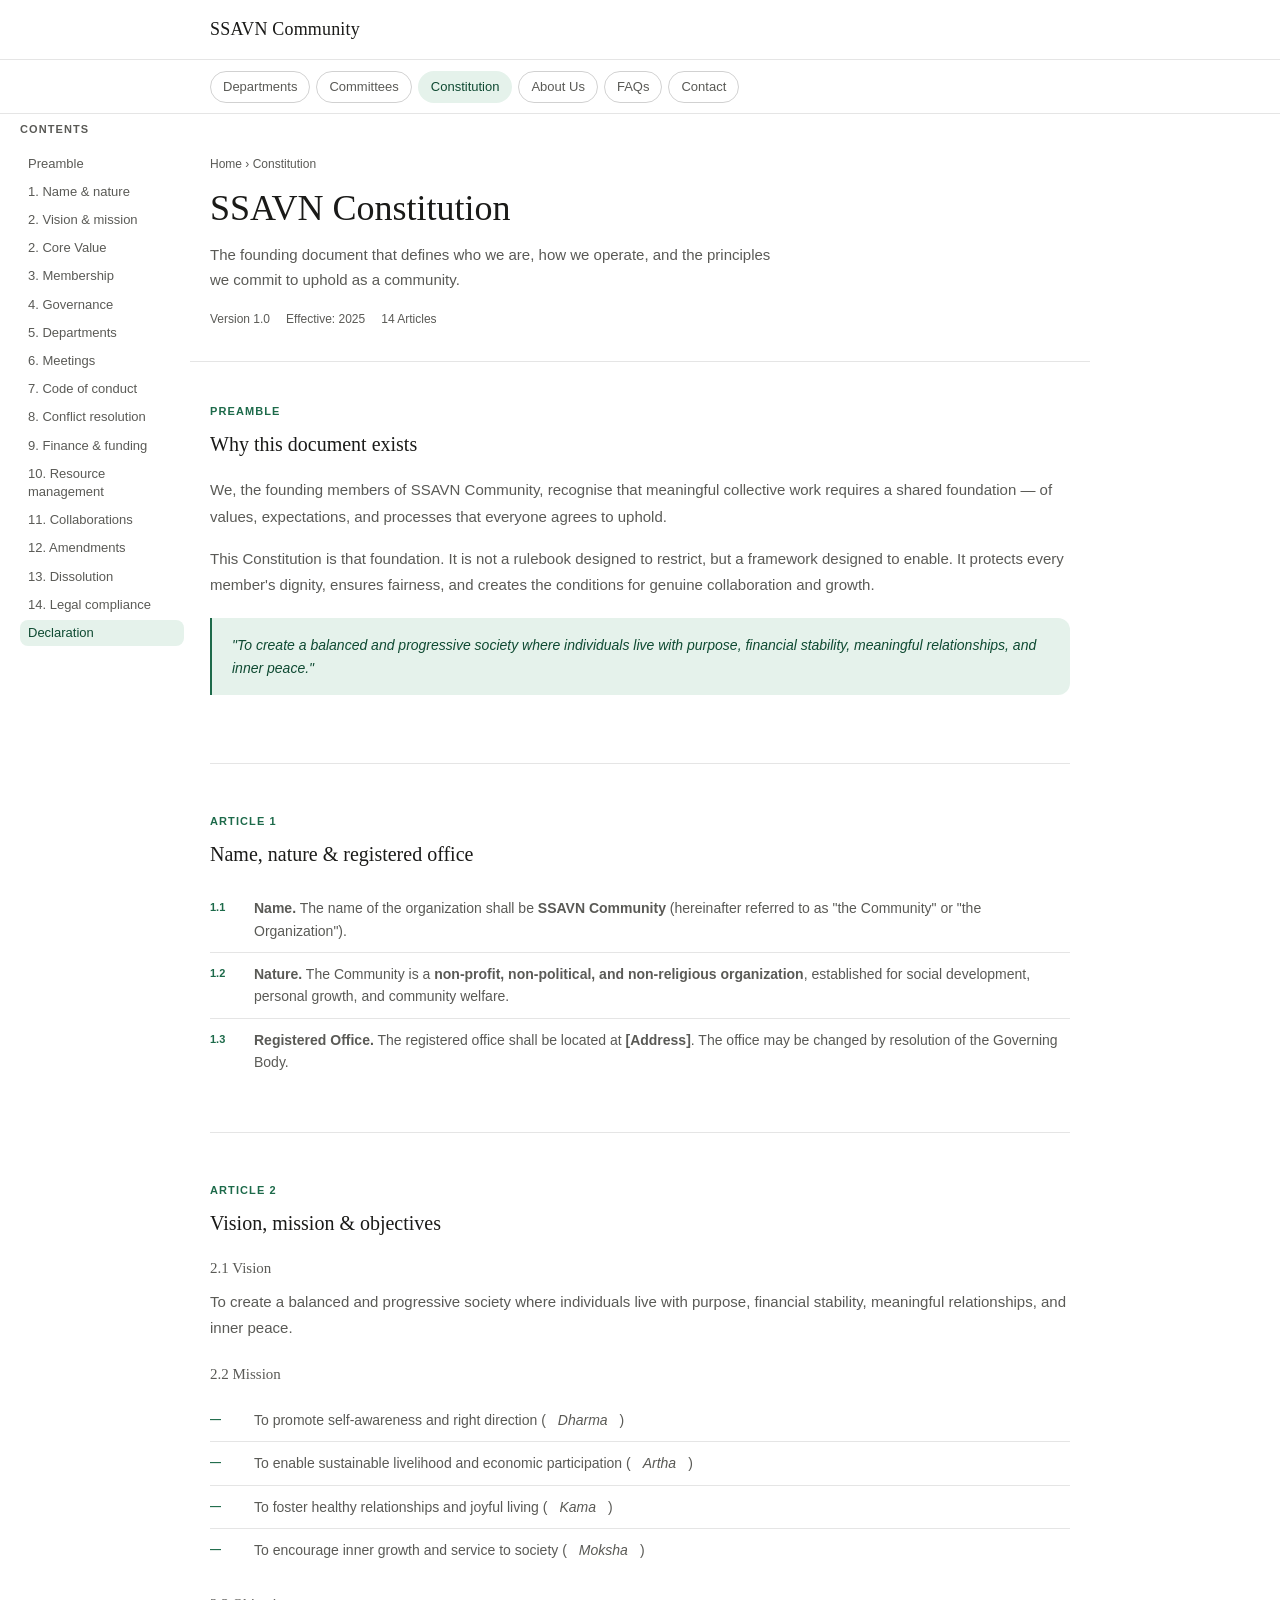
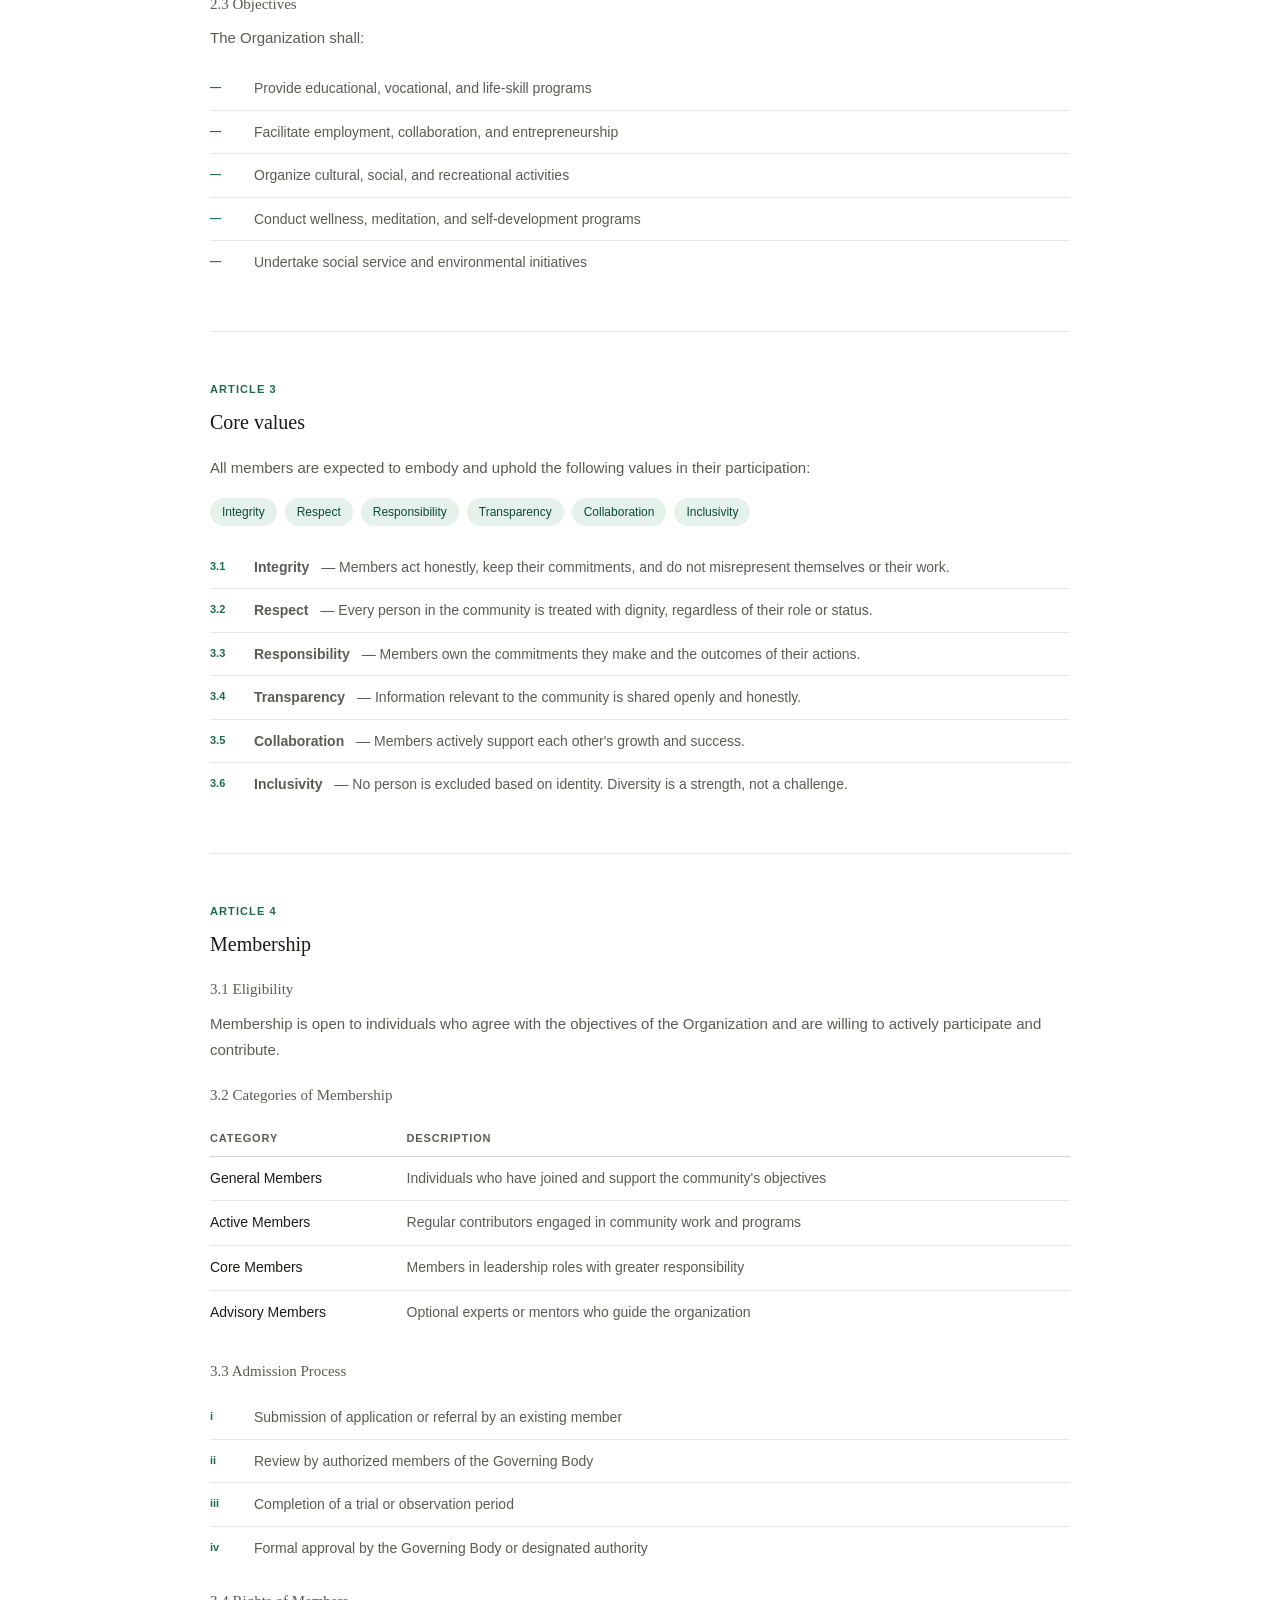
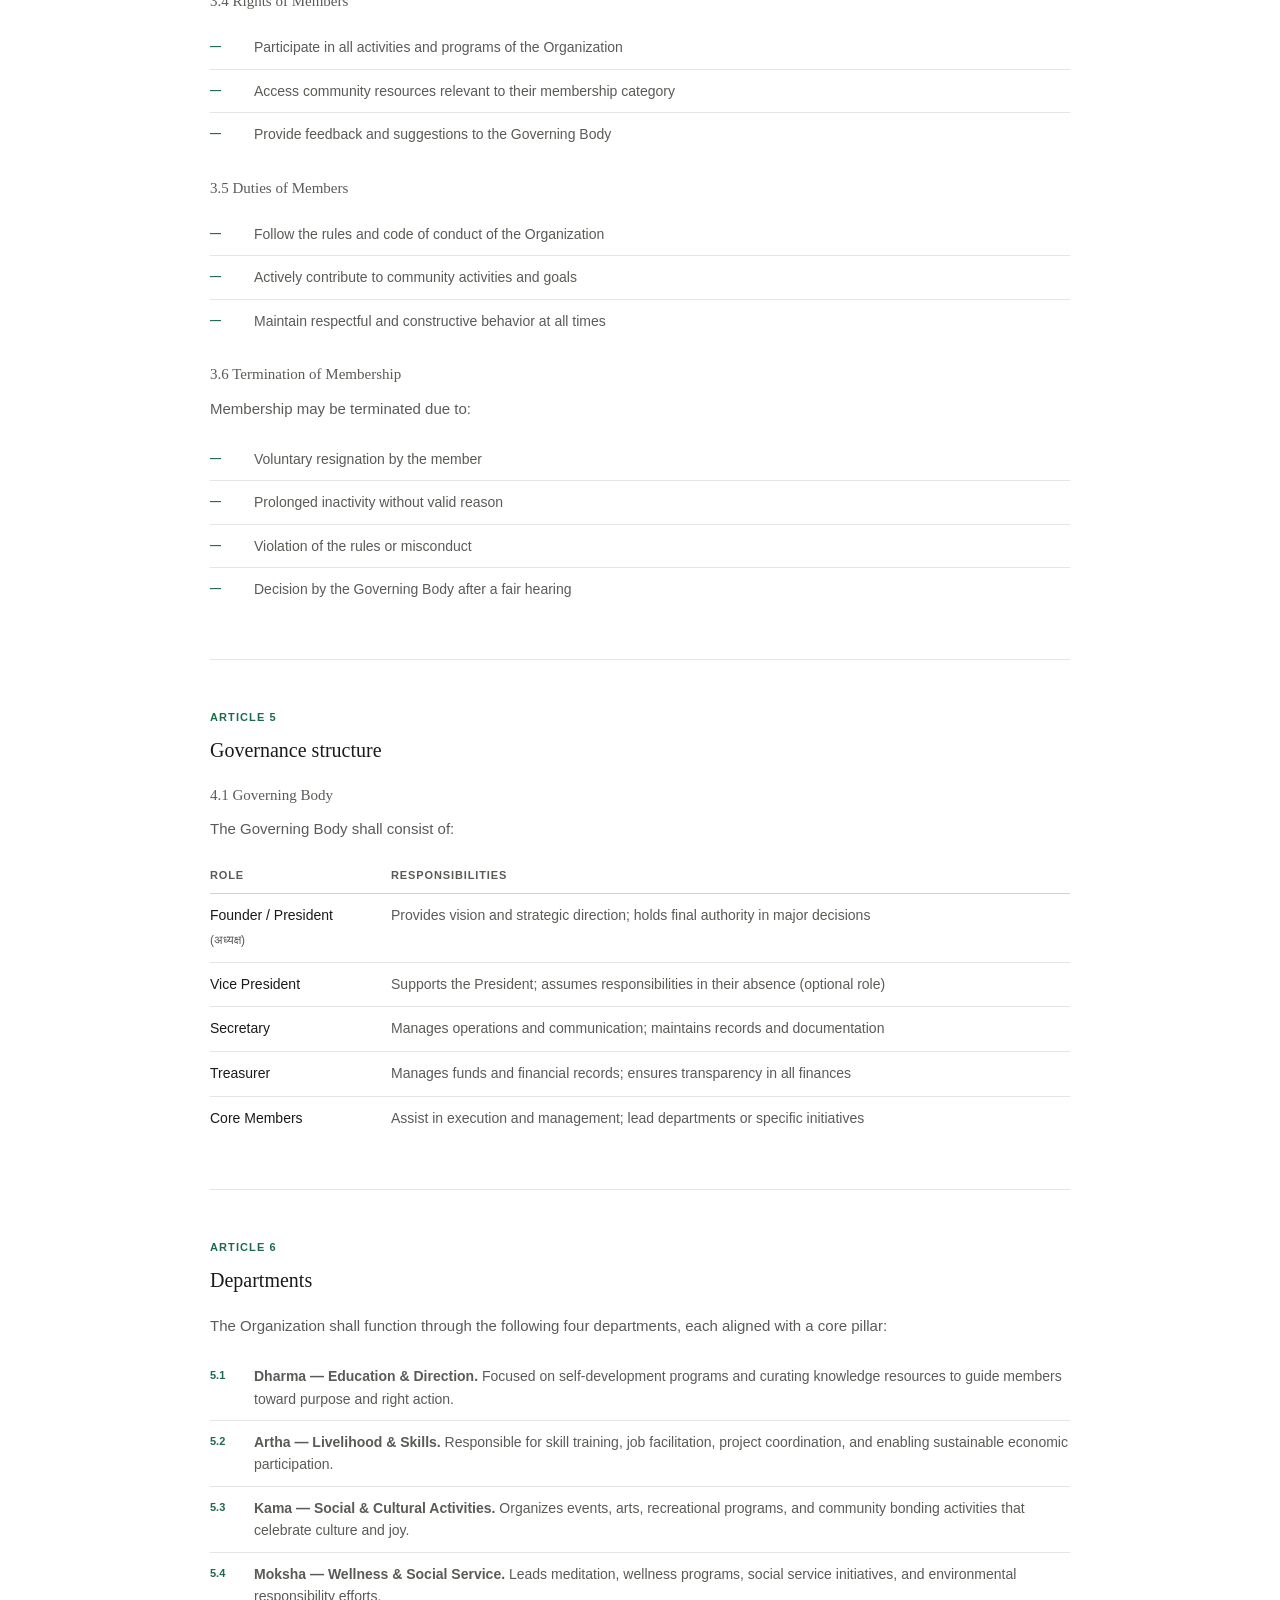
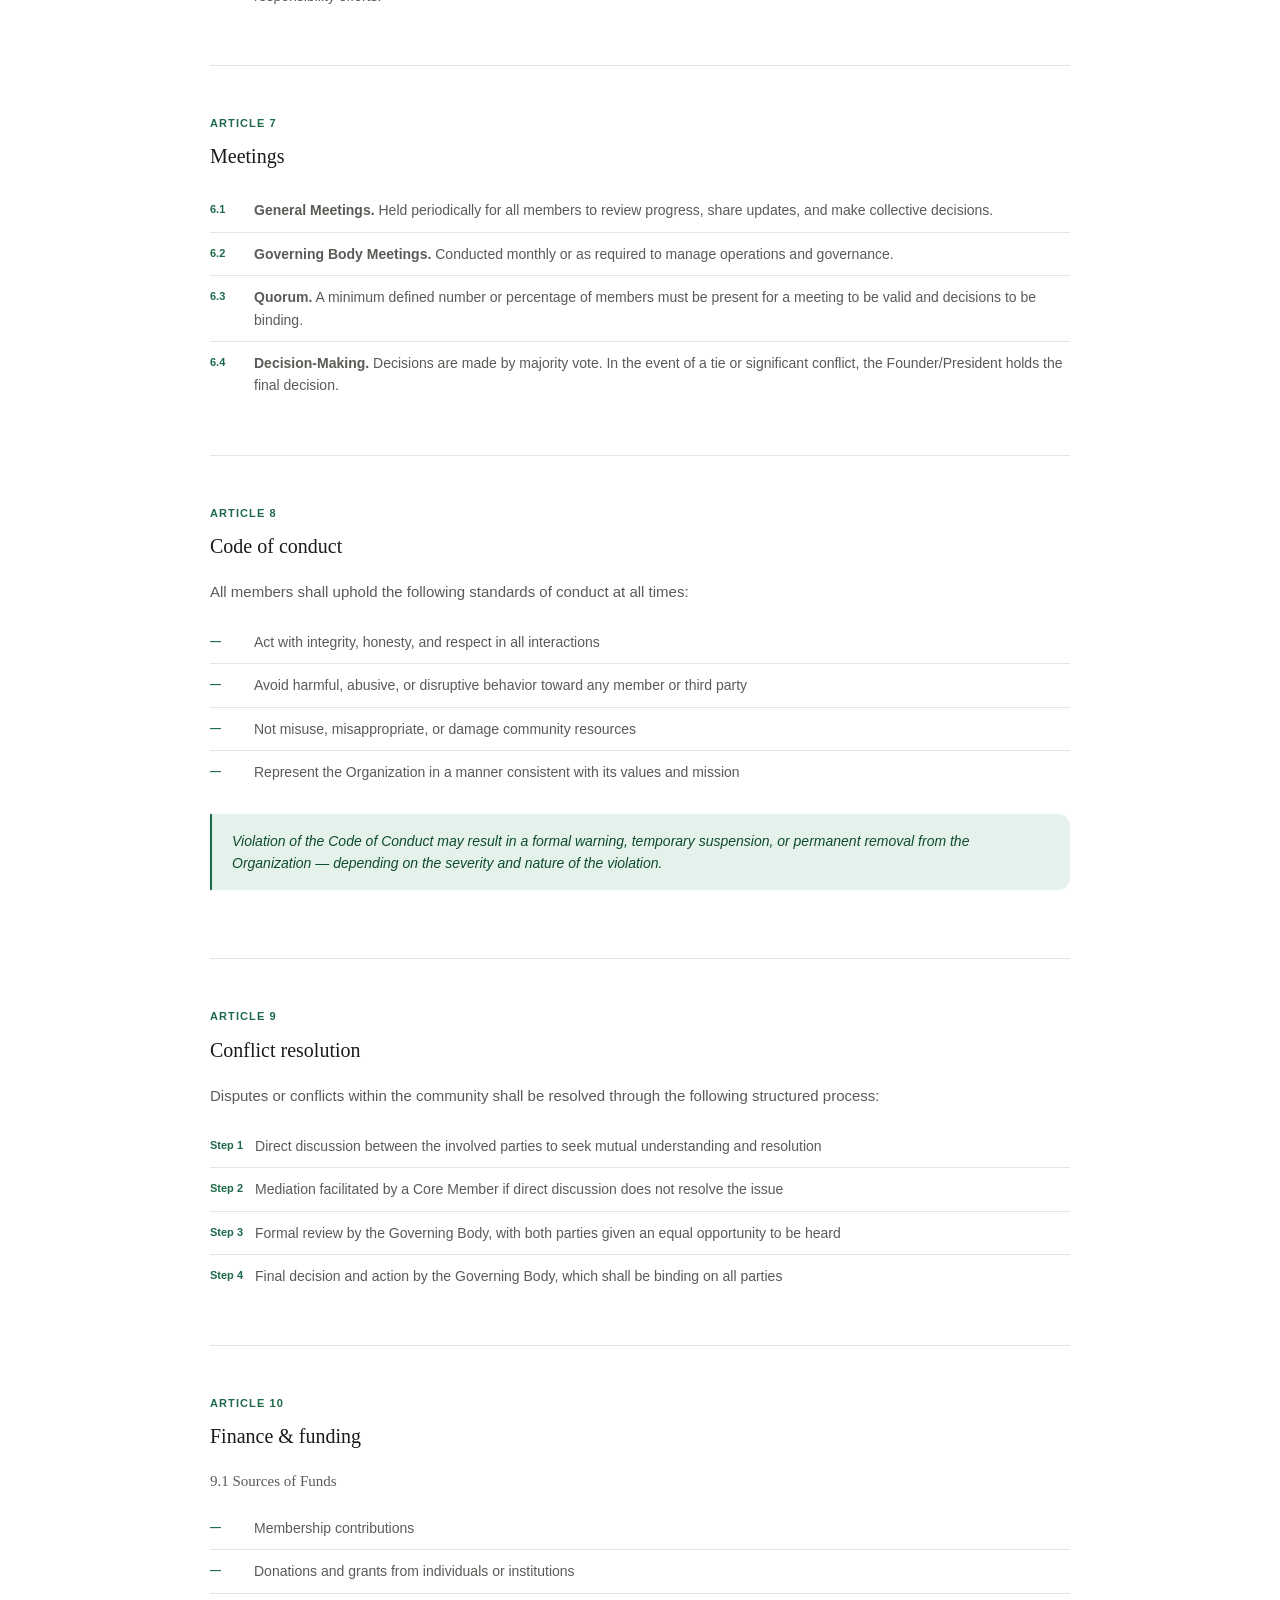
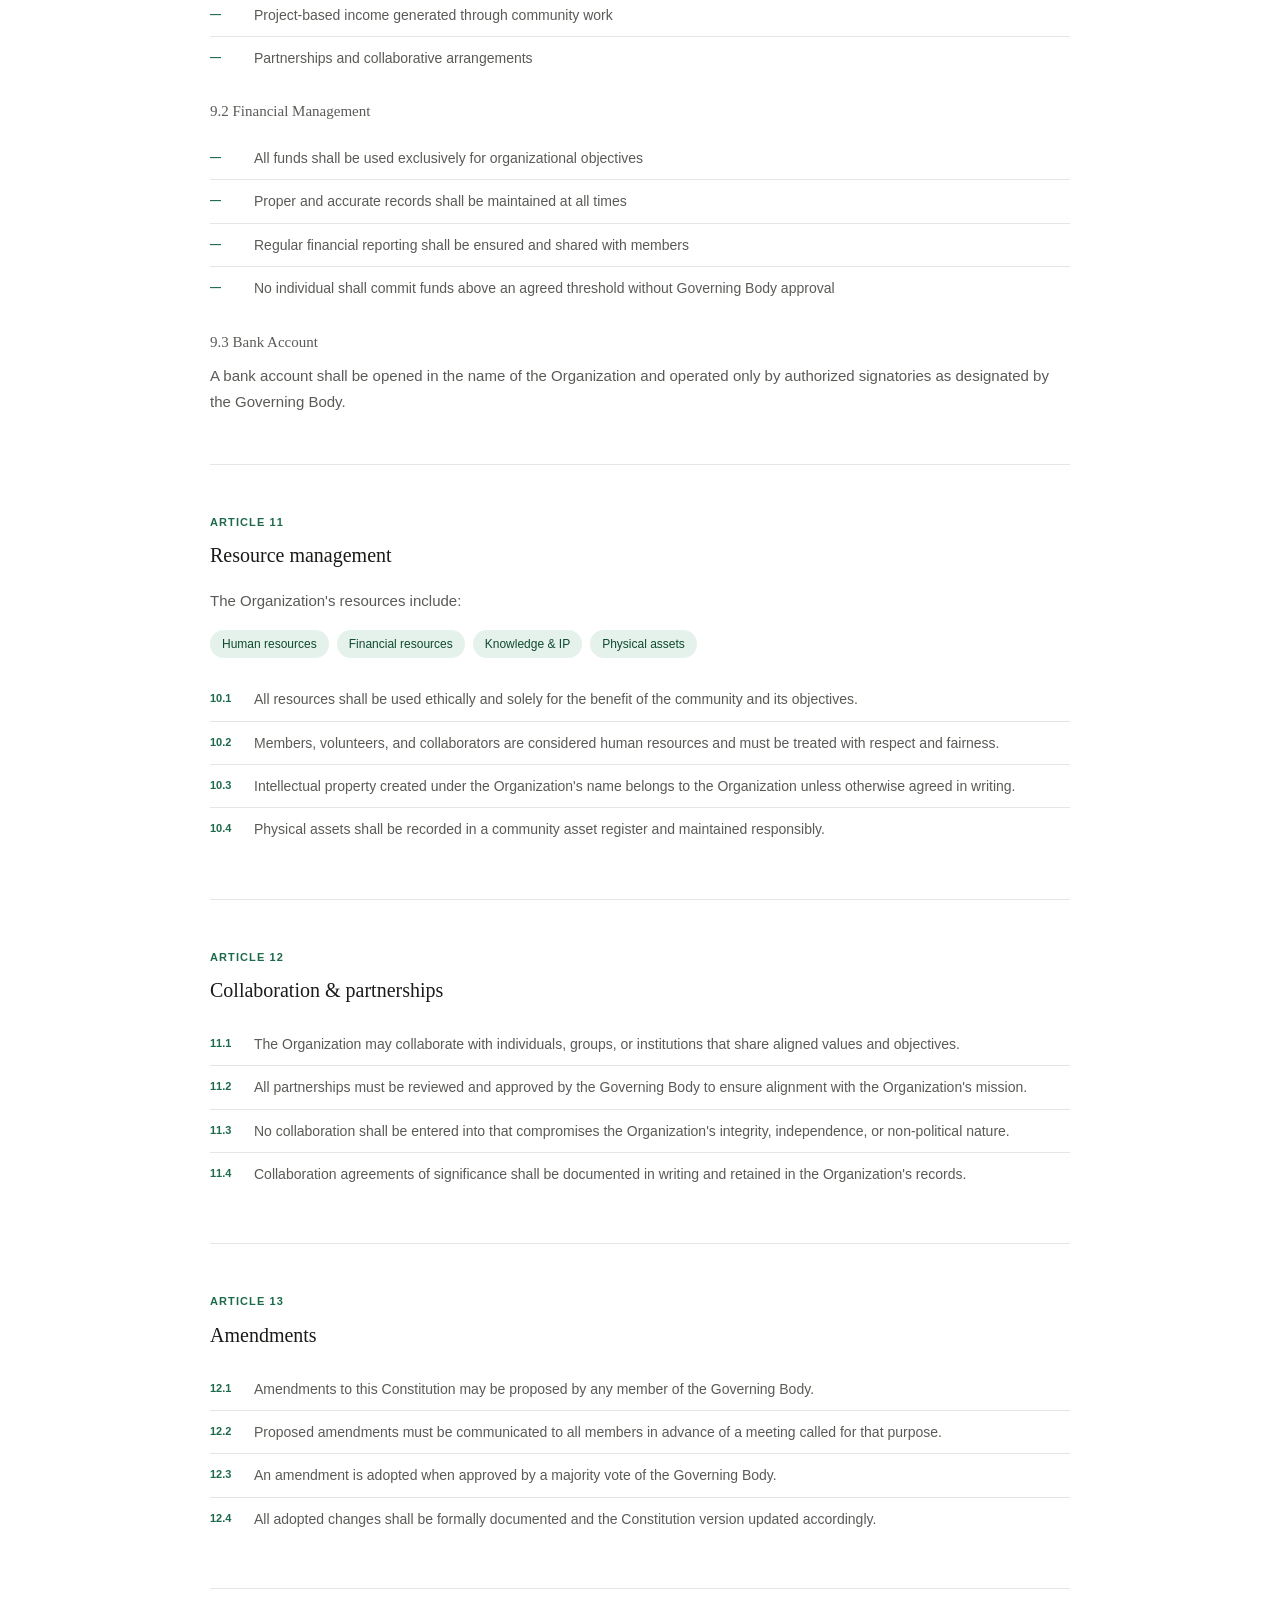
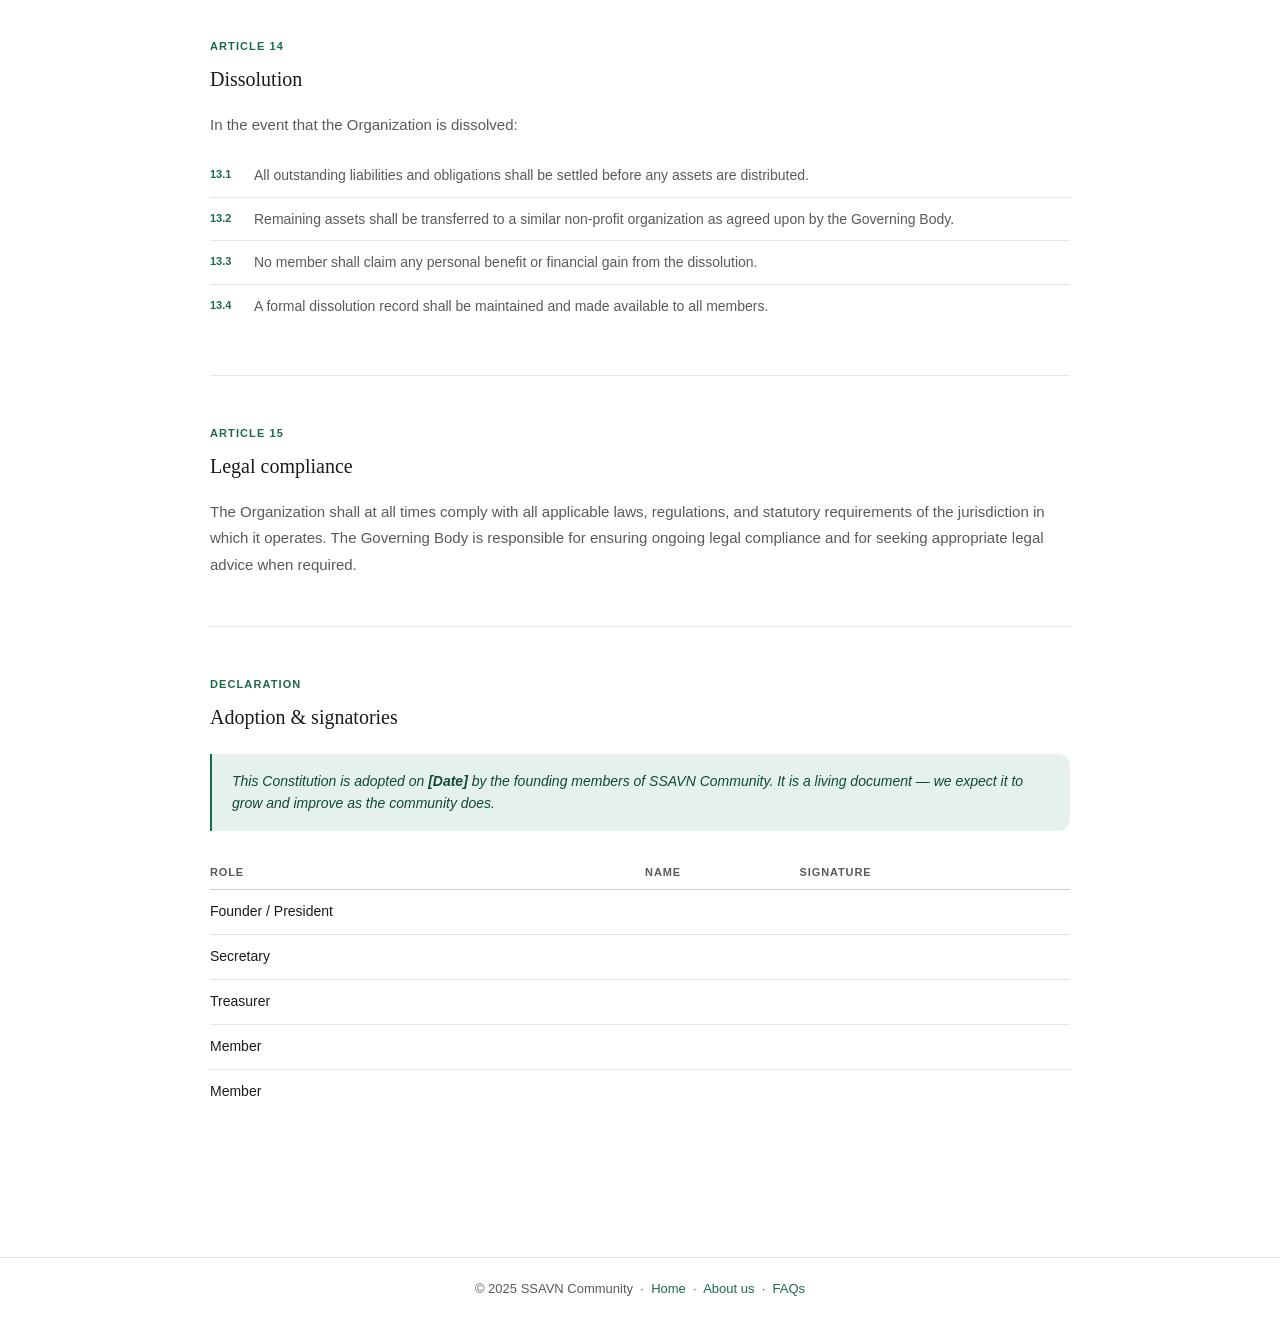
==== constitution.html @ 6a6d6d3e "add files" ====
<!DOCTYPE html>
<html lang="en">
<head>
  <meta charset="UTF-8">
  <meta name="viewport" content="width=device-width, initial-scale=1.0">
  <title>Constitution – SSAVN Community</title>
  <meta name="description" content="The founding document of the SSAVN Community – our values, structure, and rules.">
  <style>
    *, *::before, *::after { box-sizing: border-box; margin: 0; padding: 0; }

    :root {
      --bg:        #ffffff;
      --bg-soft:   #f5f4f0;
      --bg-card:   #ffffff;
      --border:    rgba(0,0,0,0.10);
      --border-md: rgba(0,0,0,0.18);
      --text:      #1a1a18;
      --text-muted:#5a5a56;
      --accent:    #1d6a4a;
      --accent-bg: #e5f2eb;
      --accent-txt:#0f4a32;
      --radius-sm: 8px;
      --radius-md: 12px;
      --radius-lg: 16px;
      --font-head: 'Georgia', 'Times New Roman', serif;
      --font-body: 'Helvetica Neue', Arial, sans-serif;
      --transition: 0.18s ease;
    }

    html { scroll-behavior: smooth; }

    body {
      font-family: var(--font-body);
      background: var(--bg);
      color: var(--text);
      line-height: 1.7;
      font-size: 15px;
    }

    a { color: var(--accent); text-decoration: none; }
    a:hover { text-decoration: underline; }

    /* ── Header ── */
    header {
      border-bottom: 0.5px solid var(--border);
      background: var(--bg);
      position: sticky;
      top: 0;
      z-index: 100;
    }
    .header-inner {
      display: flex;
      align-items: center;
      justify-content: space-between;
      padding: 0.9rem 1.25rem;
      max-width: 900px;
      margin: 0 auto;
    }
    .site-logo {
      font-family: var(--font-head);
      font-size: 18px;
      font-weight: normal;
      color: var(--text);
      letter-spacing: 0.01em;
      text-decoration: none;
    }
    .site-logo:hover { text-decoration: none; }

    /* ── Burger ── */
    .burger {
      display: none;
      flex-direction: column;
      justify-content: center;
      gap: 5px;
      width: 36px;
      height: 36px;
      background: none;
      border: 0.5px solid var(--border-md);
      border-radius: var(--radius-sm);
      cursor: pointer;
      padding: 7px;
    }
    .burger span {
      display: block;
      height: 1.5px;
      background: var(--text);
      border-radius: 2px;
      transition: transform var(--transition), opacity var(--transition);
    }
    .burger.open span:nth-child(1) { transform: translateY(6.5px) rotate(45deg); }
    .burger.open span:nth-child(2) { opacity: 0; }
    .burger.open span:nth-child(3) { transform: translateY(-6.5px) rotate(-45deg); }

    /* ── Top Nav ── */
    .top-nav {
      border-top: 0.5px solid var(--border);
      background: var(--bg);
    }
    .top-nav ul {
      list-style: none;
      display: flex;
      flex-wrap: wrap;
      gap: 6px;
      padding: 0.65rem 1.25rem;
      max-width: 900px;
      margin: 0 auto;
    }
    .top-nav a {
      font-size: 13px;
      padding: 4px 12px;
      border: 0.5px solid var(--border-md);
      border-radius: 20px;
      color: var(--text-muted);
      transition: background var(--transition), color var(--transition);
      display: block;
    }
    .top-nav a:hover, .top-nav a.active {
      background: var(--accent-bg);
      color: var(--accent-txt);
      text-decoration: none;
      border-color: transparent;
    }

    @media (max-width: 640px) {
      .burger { display: flex; }
      .top-nav { max-height: 0; overflow: hidden; transition: max-height 0.3s ease; }
      .top-nav.open { max-height: 400px; }
      .top-nav ul { flex-direction: column; gap: 4px; }
      .top-nav a { font-size: 14px; padding: 8px 14px; border-radius: var(--radius-sm); }
    }

    /* ── Page hero ── */
    .page-hero {
      padding: 2.5rem 1.25rem 2rem;
      max-width: 900px;
      margin: 0 auto;
      border-bottom: 0.5px solid var(--border);
    }
    .breadcrumb {
      font-size: 12px;
      color: var(--text-muted);
      margin-bottom: 0.75rem;
    }
    .breadcrumb a { color: var(--text-muted); }
    .breadcrumb a:hover { color: var(--accent); }
    .page-title {
      font-family: var(--font-head);
      font-size: clamp(24px, 4vw, 36px);
      font-weight: normal;
      line-height: 1.2;
      margin-bottom: 0.75rem;
    }
    .page-subtitle {
      font-size: 15px;
      color: var(--text-muted);
      max-width: 580px;
      margin-bottom: 1rem;
    }
    .meta-row {
      display: flex;
      flex-wrap: wrap;
      gap: 16px;
      font-size: 12px;
      color: var(--text-muted);
    }
    .meta-row span { display: flex; align-items: center; gap: 5px; }

    /* ── Sidebar: fixed to far left of viewport ── */
    .sidebar {
      position: fixed;
      top: 120px;
      left: 0;
      width: 200px;
      padding: 0 1rem 2rem 1.25rem;
      overflow-y: auto;
      max-height: calc(100vh - 140px);
    }

    /* ── Main content: centred at nav width, ignores sidebar ── */
    .content-layout {
      max-width: 900px;
      margin: 0 auto;
      padding: 2.5rem 1.25rem 1rem;
    }

    .article-outer { padding: 0; }
    .col-gutter { display: none; }

    @media (max-width: 860px) {
      .sidebar { width: 160px; }
    }

    @media (max-width: 640px) {
      .sidebar { display: none; }
      .content-layout { padding: 1.5rem 1.25rem 1rem; }
    }
    .toc-label {
      font-size: 11px;
      font-weight: 600;
      text-transform: uppercase;
      letter-spacing: 0.1em;
      color: var(--text-muted);
      margin-bottom: 0.75rem;
    }
    .toc-list {
      list-style: none;
    }
    .toc-list li { margin-bottom: 2px; }
    .toc-list a {
      font-size: 13px;
      color: var(--text-muted);
      display: block;
      padding: 4px 8px;
      border-radius: var(--radius-sm);
      transition: background var(--transition), color var(--transition);
      line-height: 1.4;
    }
    .toc-list a:hover {
      background: var(--bg-soft);
      color: var(--text);
      text-decoration: none;
    }
    .toc-list a.active {
      background: var(--accent-bg);
      color: var(--accent-txt);
    }

    /* ── Article ── */
    .article { min-width: 0; }

    .article-section {
      margin-bottom: 3rem;
      padding-bottom: 3rem;
      border-bottom: 0.5px solid var(--border);
    }
    .article-section:last-child {
      border-bottom: none;
    }

    .article-num {
      font-size: 11px;
      font-weight: 600;
      text-transform: uppercase;
      letter-spacing: 0.1em;
      color: var(--accent);
      margin-bottom: 0.4rem;
    }

    h2 {
      font-family: var(--font-head);
      font-size: 20px;
      font-weight: normal;
      margin-bottom: 1rem;
      color: var(--text);
    }

    .article-body p {
      font-size: 15px;
      color: var(--text-muted);
      margin-bottom: 1rem;
      line-height: 1.75;
    }
    .article-body p:last-child { margin-bottom: 0; }

    /* ── Clause list ── */
    .clause-list {
      list-style: none;
      margin-top: 0.75rem;
    }
    .clause-list li {
      display: flex;
      gap: 12px;
      padding: 10px 0;
      border-bottom: 0.5px solid var(--border);
      font-size: 14px;
      color: var(--text-muted);
      line-height: 1.6;
    }
    .clause-list li:last-child { border-bottom: none; }
    .clause-num {
      font-size: 11px;
      font-weight: 600;
      color: var(--accent);
      min-width: 32px;
      padding-top: 2px;
      flex-shrink: 0;
    }

    /* ── Highlight box ── */
    .highlight-box {
      background: var(--accent-bg);
      border-left: 2px solid var(--accent);
      border-radius: 0 var(--radius-md) var(--radius-md) 0;
      padding: 1rem 1.25rem;
      margin: 1.25rem 0;
    }
    .highlight-box p {
      font-size: 14px;
      color: var(--accent-txt);
      margin: 0;
      font-style: italic;
      line-height: 1.6;
    }

    /* ── Value pills ── */
    .pill-group {
      display: flex;
      flex-wrap: wrap;
      gap: 8px;
      margin-top: 0.75rem;
    }
    .pill {
      font-size: 12px;
      padding: 4px 12px;
      background: var(--accent-bg);
      color: var(--accent-txt);
      border-radius: 20px;
      font-weight: 500;
    }

    /* ── Info table ── */
    .info-table {
      width: 100%;
      border-collapse: collapse;
      font-size: 14px;
      margin-top: 0.75rem;
    }
    .info-table th {
      text-align: left;
      font-size: 11px;
      font-weight: 600;
      text-transform: uppercase;
      letter-spacing: 0.08em;
      color: var(--text-muted);
      padding: 8px 12px 8px 0;
      border-bottom: 0.5px solid var(--border-md);
    }
    .info-table td {
      padding: 10px 12px 10px 0;
      border-bottom: 0.5px solid var(--border);
      color: var(--text-muted);
      vertical-align: top;
    }
    .info-table tr:last-child td { border-bottom: none; }
    .info-table td:first-child { color: var(--text); font-weight: 500; white-space: nowrap; }

    /* ── Divider ── */
    .divider { height: 0.5px; background: var(--border); max-width: 900px; margin: 0 auto; }

    /* ── Footer ── */
    footer {
      border-top: 0.5px solid var(--border);
      padding: 1.25rem;
      text-align: center;
      font-size: 13px;
      color: var(--text-muted);
      margin-top: 2rem;
    }
  </style>
</head>
<body>

<header>
  <div class="header-inner">
    <a href="index.html" class="site-logo">SSAVN Community</a>
    <button class="burger" id="burger" aria-label="Toggle menu" aria-expanded="false">
      <span></span><span></span><span></span>
    </button>
  </div>
  <nav class="top-nav" id="top-nav" aria-label="Main navigation">
    <ul>
      <li><a href="departments.html">Departments</a></li>
      <li><a href="committees.html">Committees</a></li>
            <li><a href="constitution.html" class="active">Constitution</a></li>
      <li><a href="about.html">About Us</a></li>
      <li><a href="faqs.html">FAQs</a></li>
      <li><a href="index.html">Contact</a></li>
    </ul>
  </nav>
</header>

<div class="page-hero">
  <p class="breadcrumb"><a href="index.html">Home</a> &rsaquo; Constitution</p>
  <h1 class="page-title">SSAVN Constitution</h1>
  <p class="page-subtitle">The founding document that defines who we are, how we operate, and the principles we commit to uphold as a community.</p>
  <div class="meta-row">
    <span>Version 1.0</span>
    <span>Effective: 2025</span>
    <span>14 Articles</span>
  </div>
</div>

<!-- SIDEBAR TOC — fixed to left edge -->
<aside class="sidebar">
  <p class="toc-label">Contents</p>
  <ul class="toc-list" id="toc">
    <li><a href="#preamble">Preamble</a></li>
    <li><a href="#article-1">1. Name &amp; nature</a></li>
    <li><a href="#article-2">2. Vision &amp; mission</a></li>
    <li><a href="#article-3">2. Core Value</a></li>
    <li><a href="#article-4">3. Membership</a></li>
    <li><a href="#article-5">4. Governance</a></li>
    <li><a href="#article-6">5. Departments</a></li>
    <li><a href="#article-7">6. Meetings</a></li>
    <li><a href="#article-8">7. Code of conduct</a></li>
    <li><a href="#article-9">8. Conflict resolution</a></li>
    <li><a href="#article-10">9. Finance &amp; funding</a></li>
    <li><a href="#article-11">10. Resource management</a></li>
    <li><a href="#article-12">11. Collaborations</a></li>
    <li><a href="#article-13">12. Amendments</a></li>
    <li><a href="#article-14">13. Dissolution</a></li>
    <li><a href="#article-15">14. Legal compliance</a></li>
    <li><a href="#declaration">Declaration</a></li>
  </ul>
</aside>

<div class="content-layout">

  <!-- ARTICLE BODY -->
  <main class="article">
  <div class="article-outer">

    <!-- PREAMBLE -->
    <div class="article-section" id="preamble">
      <p class="article-num">Preamble</p>
      <h2>Why this document exists</h2>
      <div class="article-body">
        <p>We, the founding members of SSAVN Community, recognise that meaningful collective work requires a shared foundation — of values, expectations, and processes that everyone agrees to uphold.</p>
        <p>This Constitution is that foundation. It is not a rulebook designed to restrict, but a framework designed to enable. It protects every member's dignity, ensures fairness, and creates the conditions for genuine collaboration and growth.</p>
        <div class="highlight-box">
          <p>"To create a balanced and progressive society where individuals live with purpose, financial stability, meaningful relationships, and inner peace."</p>
        </div>
      </div>
    </div>

    <!-- ARTICLE 1 -->
    <div class="article-section" id="article-1">
      <p class="article-num">Article 1</p>
      <h2>Name, nature &amp; registered office</h2>
      <div class="article-body">
        <ul class="clause-list">
          <li><span class="clause-num">1.1</span><span><strong>Name.</strong> The name of the organization shall be <strong>SSAVN Community</strong> (hereinafter referred to as "the Community" or "the Organization").</span></li>
          <li><span class="clause-num">1.2</span><span><strong>Nature.</strong> The Community is a <strong>non-profit, non-political, and non-religious organization</strong>, established for social development, personal growth, and community welfare.</span></li>
          <li><span class="clause-num">1.3</span><span><strong>Registered Office.</strong> The registered office shall be located at <strong>[Address]</strong>. The office may be changed by resolution of the Governing Body.</span></li>
        </ul>
      </div>
    </div>

    <!-- ARTICLE 2 -->
    <div class="article-section" id="article-2">
      <p class="article-num">Article 2</p>
      <h2>Vision, mission &amp; objectives</h2>
      <div class="article-body">
        <h3 style="font-family:var(--font-head);font-size:15px;font-weight:normal;color:var(--text-muted);margin-bottom:0.5rem;margin-top:1rem;">2.1 Vision</h3>
        <p>To create a balanced and progressive society where individuals live with purpose, financial stability, meaningful relationships, and inner peace.</p>

        <h3 style="font-family:var(--font-head);font-size:15px;font-weight:normal;color:var(--text-muted);margin-bottom:0.5rem;margin-top:1.25rem;">2.2 Mission</h3>
        <ul class="clause-list">
          <li><span class="clause-num">—</span> To promote self-awareness and right direction (<em>Dharma</em>)</li>
          <li><span class="clause-num">—</span> To enable sustainable livelihood and economic participation (<em>Artha</em>)</li>
          <li><span class="clause-num">—</span> To foster healthy relationships and joyful living (<em>Kama</em>)</li>
          <li><span class="clause-num">—</span> To encourage inner growth and service to society (<em>Moksha</em>)</li>
        </ul>

        <h3 style="font-family:var(--font-head);font-size:15px;font-weight:normal;color:var(--text-muted);margin-bottom:0.5rem;margin-top:1.25rem;">2.3 Objectives</h3>
        <p>The Organization shall:</p>
        <ul class="clause-list">
          <li><span class="clause-num">—</span> Provide educational, vocational, and life-skill programs</li>
          <li><span class="clause-num">—</span> Facilitate employment, collaboration, and entrepreneurship</li>
          <li><span class="clause-num">—</span> Organize cultural, social, and recreational activities</li>
          <li><span class="clause-num">—</span> Conduct wellness, meditation, and self-development programs</li>
          <li><span class="clause-num">—</span> Undertake social service and environmental initiatives</li>
        </ul>
      </div>
    </div>

        <!-- ARTICLE 3 -->

    <div class="article-section" id="article-3">
      <p class="article-num">Article 3</p>
      <h2>Core values</h2>
      <div class="article-body">
        <p>All members are expected to embody and uphold the following values in their participation:</p>
        <div class="pill-group">
          <span class="pill">Integrity</span>
          <span class="pill">Respect</span>
          <span class="pill">Responsibility</span>
          <span class="pill">Transparency</span>
          <span class="pill">Collaboration</span>
          <span class="pill">Inclusivity</span>
        </div>
        <ul class="clause-list" style="margin-top: 1.25rem;">
          <li><span class="clause-num">3.1</span><strong>Integrity</strong> — Members act honestly, keep their commitments, and do not misrepresent themselves or their work.</li>
          <li><span class="clause-num">3.2</span><strong>Respect</strong> — Every person in the community is treated with dignity, regardless of their role or status.</li>
          <li><span class="clause-num">3.3</span><strong>Responsibility</strong> — Members own the commitments they make and the outcomes of their actions.</li>
          <li><span class="clause-num">3.4</span><strong>Transparency</strong> — Information relevant to the community is shared openly and honestly.</li>
          <li><span class="clause-num">3.5</span><strong>Collaboration</strong> — Members actively support each other's growth and success.</li>
          <li><span class="clause-num">3.6</span><strong>Inclusivity</strong> — No person is excluded based on identity. Diversity is a strength, not a challenge.</li>
        </ul>
      </div>
    </div>  

    <!-- ARTICLE 4 -->
    <div class="article-section" id="article-4">
      <p class="article-num">Article 4</p>
      <h2>Membership</h2>
      <div class="article-body">

        <h3 style="font-family:var(--font-head);font-size:15px;font-weight:normal;color:var(--text-muted);margin-bottom:0.5rem;">3.1 Eligibility</h3>
        <p>Membership is open to individuals who agree with the objectives of the Organization and are willing to actively participate and contribute.</p>

        <h3 style="font-family:var(--font-head);font-size:15px;font-weight:normal;color:var(--text-muted);margin-bottom:0.5rem;margin-top:1.25rem;">3.2 Categories of Membership</h3>
        <table class="info-table">
          <thead>
            <tr><th>Category</th><th>Description</th></tr>
          </thead>
          <tbody>
            <tr><td>General Members</td><td>Individuals who have joined and support the community's objectives</td></tr>
            <tr><td>Active Members</td><td>Regular contributors engaged in community work and programs</td></tr>
            <tr><td>Core Members</td><td>Members in leadership roles with greater responsibility</td></tr>
            <tr><td>Advisory Members</td><td>Optional experts or mentors who guide the organization</td></tr>
          </tbody>
        </table>

        <h3 style="font-family:var(--font-head);font-size:15px;font-weight:normal;color:var(--text-muted);margin-bottom:0.5rem;margin-top:1.5rem;">3.3 Admission Process</h3>
        <ul class="clause-list">
          <li><span class="clause-num">i</span> Submission of application or referral by an existing member</li>
          <li><span class="clause-num">ii</span> Review by authorized members of the Governing Body</li>
          <li><span class="clause-num">iii</span> Completion of a trial or observation period</li>
          <li><span class="clause-num">iv</span> Formal approval by the Governing Body or designated authority</li>
        </ul>

        <h3 style="font-family:var(--font-head);font-size:15px;font-weight:normal;color:var(--text-muted);margin-bottom:0.5rem;margin-top:1.25rem;">3.4 Rights of Members</h3>
        <ul class="clause-list">
          <li><span class="clause-num">—</span> Participate in all activities and programs of the Organization</li>
          <li><span class="clause-num">—</span> Access community resources relevant to their membership category</li>
          <li><span class="clause-num">—</span> Provide feedback and suggestions to the Governing Body</li>
        </ul>

        <h3 style="font-family:var(--font-head);font-size:15px;font-weight:normal;color:var(--text-muted);margin-bottom:0.5rem;margin-top:1.25rem;">3.5 Duties of Members</h3>
        <ul class="clause-list">
          <li><span class="clause-num">—</span> Follow the rules and code of conduct of the Organization</li>
          <li><span class="clause-num">—</span> Actively contribute to community activities and goals</li>
          <li><span class="clause-num">—</span> Maintain respectful and constructive behavior at all times</li>
        </ul>

        <h3 style="font-family:var(--font-head);font-size:15px;font-weight:normal;color:var(--text-muted);margin-bottom:0.5rem;margin-top:1.25rem;">3.6 Termination of Membership</h3>
        <p>Membership may be terminated due to:</p>
        <ul class="clause-list">
          <li><span class="clause-num">—</span> Voluntary resignation by the member</li>
          <li><span class="clause-num">—</span> Prolonged inactivity without valid reason</li>
          <li><span class="clause-num">—</span> Violation of the rules or misconduct</li>
          <li><span class="clause-num">—</span> Decision by the Governing Body after a fair hearing</li>
        </ul>
      </div>
    </div>

    <!-- ARTICLE 5 -->
    <div class="article-section" id="article-5">
      <p class="article-num">Article 5</p>
      <h2>Governance structure</h2>
      <div class="article-body">
        <h3 style="font-family:var(--font-head);font-size:15px;font-weight:normal;color:var(--text-muted);margin-bottom:0.5rem;">4.1 Governing Body</h3>
        <p>The Governing Body shall consist of:</p>
        <table class="info-table">
          <thead>
            <tr><th>Role</th><th>Responsibilities</th></tr>
          </thead>
          <tbody>
            <tr>
              <td>Founder / President<br><span style="font-size:12px;color:var(--text-muted);font-weight:normal">(अध्यक्ष)</span></td>
              <td>Provides vision and strategic direction; holds final authority in major decisions</td>
            </tr>
            <tr>
              <td>Vice President</td>
              <td>Supports the President; assumes responsibilities in their absence (optional role)</td>
            </tr>
            <tr>
              <td>Secretary</td>
              <td>Manages operations and communication; maintains records and documentation</td>
            </tr>
            <tr>
              <td>Treasurer</td>
              <td>Manages funds and financial records; ensures transparency in all finances</td>
            </tr>
            <tr>
              <td>Core Members</td>
              <td>Assist in execution and management; lead departments or specific initiatives</td>
            </tr>
          </tbody>
        </table>
      </div>
    </div>

    <!-- ARTICLE 6 -->
    <div class="article-section" id="article-6">
      <p class="article-num">Article 6</p>
      <h2>Departments</h2>
      <div class="article-body">
        <p>The Organization shall function through the following four departments, each aligned with a core pillar:</p>
        <ul class="clause-list">
          <li>
            <span class="clause-num">5.1</span>
            <span><strong>Dharma — Education &amp; Direction.</strong> Focused on self-development programs and curating knowledge resources to guide members toward purpose and right action.</span>
          </li>
          <li>
            <span class="clause-num">5.2</span>
            <span><strong>Artha — Livelihood &amp; Skills.</strong> Responsible for skill training, job facilitation, project coordination, and enabling sustainable economic participation.</span>
          </li>
          <li>
            <span class="clause-num">5.3</span>
            <span><strong>Kama — Social &amp; Cultural Activities.</strong> Organizes events, arts, recreational programs, and community bonding activities that celebrate culture and joy.</span>
          </li>
          <li>
            <span class="clause-num">5.4</span>
            <span><strong>Moksha — Wellness &amp; Social Service.</strong> Leads meditation, wellness programs, social service initiatives, and environmental responsibility efforts.</span>
          </li>
        </ul>
      </div>
    </div>

    <!-- ARTICLE 7 -->
    <div class="article-section" id="article-7">
      <p class="article-num">Article 7</p>
      <h2>Meetings</h2>
      <div class="article-body">
        <ul class="clause-list">
          <li><span class="clause-num">6.1</span><span><strong>General Meetings.</strong> Held periodically for all members to review progress, share updates, and make collective decisions.</span></li>
          <li><span class="clause-num">6.2</span><span><strong>Governing Body Meetings.</strong> Conducted monthly or as required to manage operations and governance.</span></li>
          <li><span class="clause-num">6.3</span><span><strong>Quorum.</strong> A minimum defined number or percentage of members must be present for a meeting to be valid and decisions to be binding.</span></li>
          <li><span class="clause-num">6.4</span><span><strong>Decision-Making.</strong> Decisions are made by majority vote. In the event of a tie or significant conflict, the Founder/President holds the final decision.</span></li>
        </ul>
      </div>
    </div>

    <!-- ARTICLE 7 -->
    <div class="article-section" id="article-8">
      <p class="article-num">Article 8</p>
      <h2>Code of conduct</h2>
      <div class="article-body">
        <p>All members shall uphold the following standards of conduct at all times:</p>
        <ul class="clause-list">
          <li><span class="clause-num">—</span> Act with integrity, honesty, and respect in all interactions</li>
          <li><span class="clause-num">—</span> Avoid harmful, abusive, or disruptive behavior toward any member or third party</li>
          <li><span class="clause-num">—</span> Not misuse, misappropriate, or damage community resources</li>
          <li><span class="clause-num">—</span> Represent the Organization in a manner consistent with its values and mission</li>
        </ul>
        <div class="highlight-box" style="margin-top:1.25rem;">
          <p>Violation of the Code of Conduct may result in a formal warning, temporary suspension, or permanent removal from the Organization — depending on the severity and nature of the violation.</p>
        </div>
      </div>
    </div>

    <!-- ARTICLE 8 -->
    <div class="article-section" id="article-9">
      <p class="article-num">Article 9</p>
      <h2>Conflict resolution</h2>
      <div class="article-body">
        <p>Disputes or conflicts within the community shall be resolved through the following structured process:</p>
        <ul class="clause-list">
          <li><span class="clause-num">Step 1</span> Direct discussion between the involved parties to seek mutual understanding and resolution</li>
          <li><span class="clause-num">Step 2</span> Mediation facilitated by a Core Member if direct discussion does not resolve the issue</li>
          <li><span class="clause-num">Step 3</span> Formal review by the Governing Body, with both parties given an equal opportunity to be heard</li>
          <li><span class="clause-num">Step 4</span> Final decision and action by the Governing Body, which shall be binding on all parties</li>
        </ul>
      </div>
    </div>

    <!-- ARTICLE 9 -->
    <div class="article-section" id="article-10">
      <p class="article-num">Article 10</p>
      <h2>Finance &amp; funding</h2>
      <div class="article-body">
        <h3 style="font-family:var(--font-head);font-size:15px;font-weight:normal;color:var(--text-muted);margin-bottom:0.5rem;">9.1 Sources of Funds</h3>
        <ul class="clause-list">
          <li><span class="clause-num">—</span> Membership contributions</li>
          <li><span class="clause-num">—</span> Donations and grants from individuals or institutions</li>
          <li><span class="clause-num">—</span> Project-based income generated through community work</li>
          <li><span class="clause-num">—</span> Partnerships and collaborative arrangements</li>
        </ul>

        <h3 style="font-family:var(--font-head);font-size:15px;font-weight:normal;color:var(--text-muted);margin-bottom:0.5rem;margin-top:1.25rem;">9.2 Financial Management</h3>
        <ul class="clause-list">
          <li><span class="clause-num">—</span> All funds shall be used exclusively for organizational objectives</li>
          <li><span class="clause-num">—</span> Proper and accurate records shall be maintained at all times</li>
          <li><span class="clause-num">—</span> Regular financial reporting shall be ensured and shared with members</li>
          <li><span class="clause-num">—</span> No individual shall commit funds above an agreed threshold without Governing Body approval</li>
        </ul>

        <h3 style="font-family:var(--font-head);font-size:15px;font-weight:normal;color:var(--text-muted);margin-bottom:0.5rem;margin-top:1.25rem;">9.3 Bank Account</h3>
        <p>A bank account shall be opened in the name of the Organization and operated only by authorized signatories as designated by the Governing Body.</p>
      </div>
    </div>

    <!-- ARTICLE 10 -->
    <div class="article-section" id="article-11">
      <p class="article-num">Article 11</p>
      <h2>Resource management</h2>
      <div class="article-body">
        <p>The Organization's resources include:</p>
        <div class="pill-group">
          <span class="pill">Human resources</span>
          <span class="pill">Financial resources</span>
          <span class="pill">Knowledge &amp; IP</span>
          <span class="pill">Physical assets</span>
        </div>
        <ul class="clause-list" style="margin-top:1.25rem;">
          <li><span class="clause-num">10.1</span> All resources shall be used ethically and solely for the benefit of the community and its objectives.</li>
          <li><span class="clause-num">10.2</span> Members, volunteers, and collaborators are considered human resources and must be treated with respect and fairness.</li>
          <li><span class="clause-num">10.3</span> Intellectual property created under the Organization's name belongs to the Organization unless otherwise agreed in writing.</li>
          <li><span class="clause-num">10.4</span> Physical assets shall be recorded in a community asset register and maintained responsibly.</li>
        </ul>
      </div>
    </div>

    <!-- ARTICLE 11 -->
    <div class="article-section" id="article-12">
      <p class="article-num">Article 12</p>
      <h2>Collaboration &amp; partnerships</h2>
      <div class="article-body">
        <ul class="clause-list">
          <li><span class="clause-num">11.1</span> The Organization may collaborate with individuals, groups, or institutions that share aligned values and objectives.</li>
          <li><span class="clause-num">11.2</span> All partnerships must be reviewed and approved by the Governing Body to ensure alignment with the Organization's mission.</li>
          <li><span class="clause-num">11.3</span> No collaboration shall be entered into that compromises the Organization's integrity, independence, or non-political nature.</li>
          <li><span class="clause-num">11.4</span> Collaboration agreements of significance shall be documented in writing and retained in the Organization's records.</li>
        </ul>
      </div>
    </div>

    <!-- ARTICLE 12 -->
    <div class="article-section" id="article-13">
      <p class="article-num">Article 13</p>
      <h2>Amendments</h2>
      <div class="article-body">
        <ul class="clause-list">
          <li><span class="clause-num">12.1</span> Amendments to this Constitution may be proposed by any member of the Governing Body.</li>
          <li><span class="clause-num">12.2</span> Proposed amendments must be communicated to all members in advance of a meeting called for that purpose.</li>
          <li><span class="clause-num">12.3</span> An amendment is adopted when approved by a majority vote of the Governing Body.</li>
          <li><span class="clause-num">12.4</span> All adopted changes shall be formally documented and the Constitution version updated accordingly.</li>
        </ul>
      </div>
    </div>

    <!-- ARTICLE 13 -->
    <div class="article-section" id="article-14">
      <p class="article-num">Article 14</p>
      <h2>Dissolution</h2>
      <div class="article-body">
        <p>In the event that the Organization is dissolved:</p>
        <ul class="clause-list">
          <li><span class="clause-num">13.1</span> All outstanding liabilities and obligations shall be settled before any assets are distributed.</li>
          <li><span class="clause-num">13.2</span> Remaining assets shall be transferred to a similar non-profit organization as agreed upon by the Governing Body.</li>
          <li><span class="clause-num">13.3</span> No member shall claim any personal benefit or financial gain from the dissolution.</li>
          <li><span class="clause-num">13.4</span> A formal dissolution record shall be maintained and made available to all members.</li>
        </ul>
      </div>
    </div>

    <!-- ARTICLE 14 -->
    <div class="article-section" id="article-15">
      <p class="article-num">Article 15</p>
      <h2>Legal compliance</h2>
      <div class="article-body">
        <p>The Organization shall at all times comply with all applicable laws, regulations, and statutory requirements of the jurisdiction in which it operates. The Governing Body is responsible for ensuring ongoing legal compliance and for seeking appropriate legal advice when required.</p>
      </div>
    </div>

    <!-- DECLARATION -->
    <div class="article-section" id="declaration">
      <p class="article-num">Declaration</p>
      <h2>Adoption &amp; signatories</h2>
      <div class="article-body">
        <div class="highlight-box">
          <p>This Constitution is adopted on <strong>[Date]</strong> by the founding members of SSAVN Community. It is a living document — we expect it to grow and improve as the community does.</p>
        </div>
        <table class="info-table" style="margin-top:1.5rem;">
          <thead>
            <tr><th>Role</th><th>Name</th><th>Signature</th></tr>
          </thead>
          <tbody>
            <tr><td>Founder / President</td><td>&nbsp;</td><td>&nbsp;</td></tr>
            <tr><td>Secretary</td><td>&nbsp;</td><td>&nbsp;</td></tr>
            <tr><td>Treasurer</td><td>&nbsp;</td><td>&nbsp;</td></tr>
            <tr><td>Member</td><td>&nbsp;</td><td>&nbsp;</td></tr>
            <tr><td>Member</td><td>&nbsp;</td><td>&nbsp;</td></tr>
          </tbody>
        </table>
      </div>
    </div>

  </div>
  </main>

  <div class="col-gutter"></div>
</div>

<footer>
  <p>&copy; 2025 SSAVN Community &nbsp;·&nbsp; <a href="index.html">Home</a> &nbsp;·&nbsp; <a href="about.html">About us</a> &nbsp;·&nbsp; <a href="faq.html">FAQs</a></p>
</footer>

<script>
  /* ── Burger ── */
  const burger = document.getElementById('burger');
  const nav = document.getElementById('top-nav');
  burger.addEventListener('click', () => {
    const open = nav.classList.toggle('open');
    burger.classList.toggle('open', open);
    burger.setAttribute('aria-expanded', open);
  });
  nav.querySelectorAll('a').forEach(link => {
    link.addEventListener('click', () => {
      nav.classList.remove('open');
      burger.classList.remove('open');
      burger.setAttribute('aria-expanded', 'false');
    });
  });

  /* ── Active TOC highlight on scroll ── */
  const sections = document.querySelectorAll('.article-section');
  const tocLinks = document.querySelectorAll('.toc-list a');

  const observer = new IntersectionObserver(entries => {
    entries.forEach(entry => {
      if (entry.isIntersecting) {
        tocLinks.forEach(link => {
          link.classList.remove('active');
          if (link.getAttribute('href') === '#' + entry.target.id) {
            link.classList.add('active');
          }
        });
      }
    });
  }, { rootMargin: '-20% 0px -70% 0px' });

  sections.forEach(s => observer.observe(s));
</script>

</body>
</html>
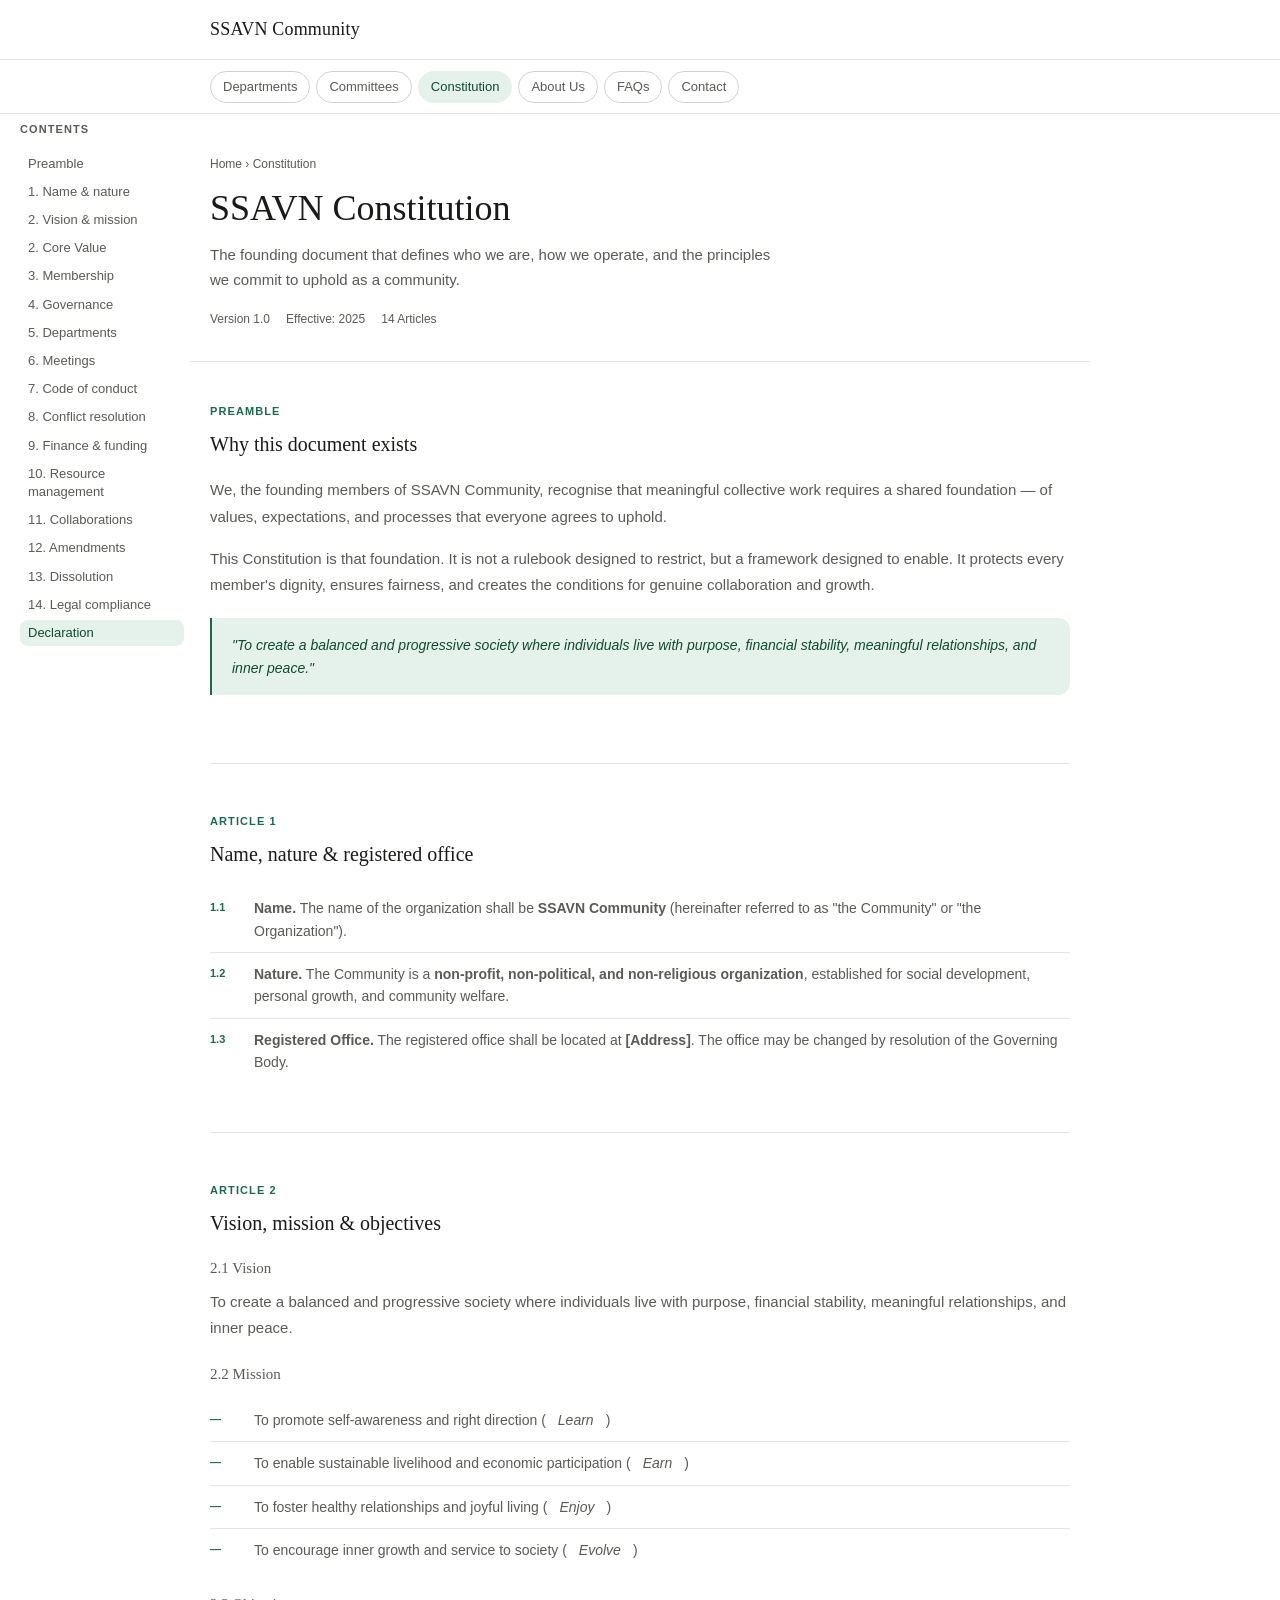
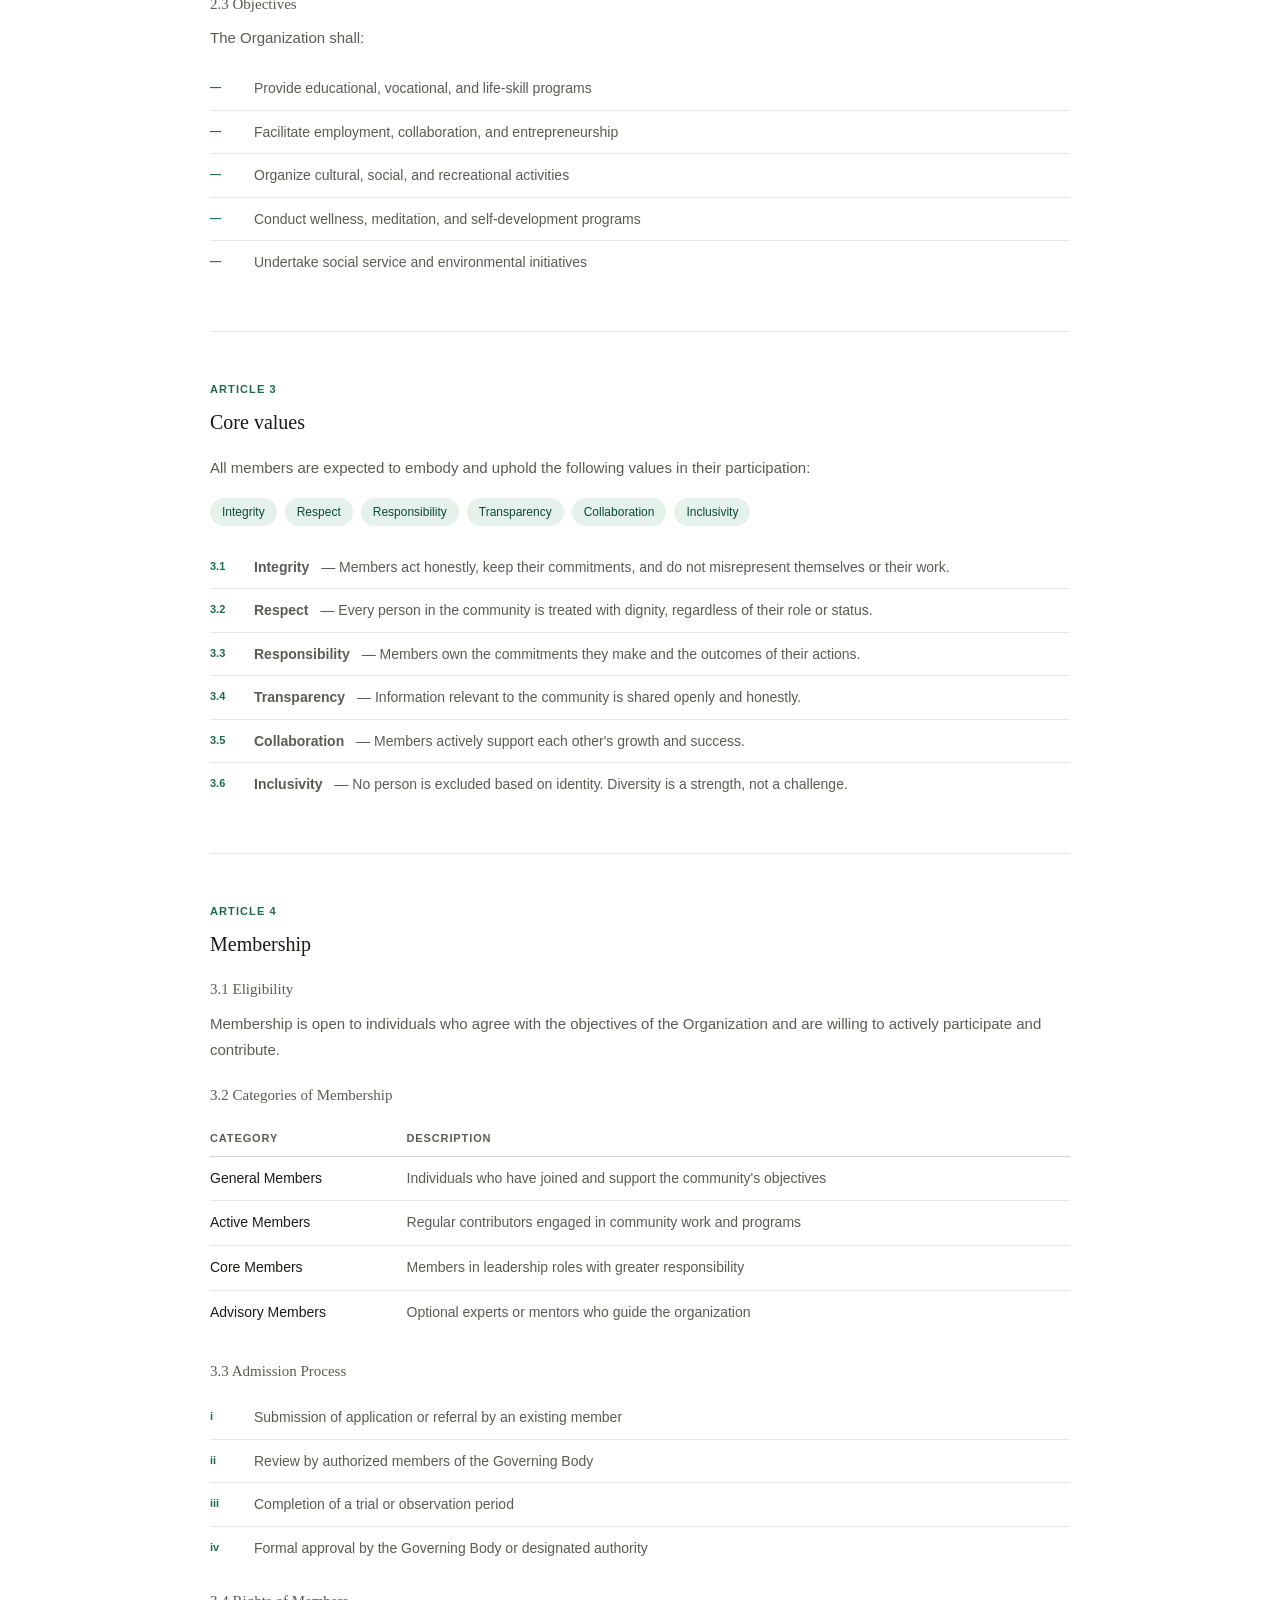
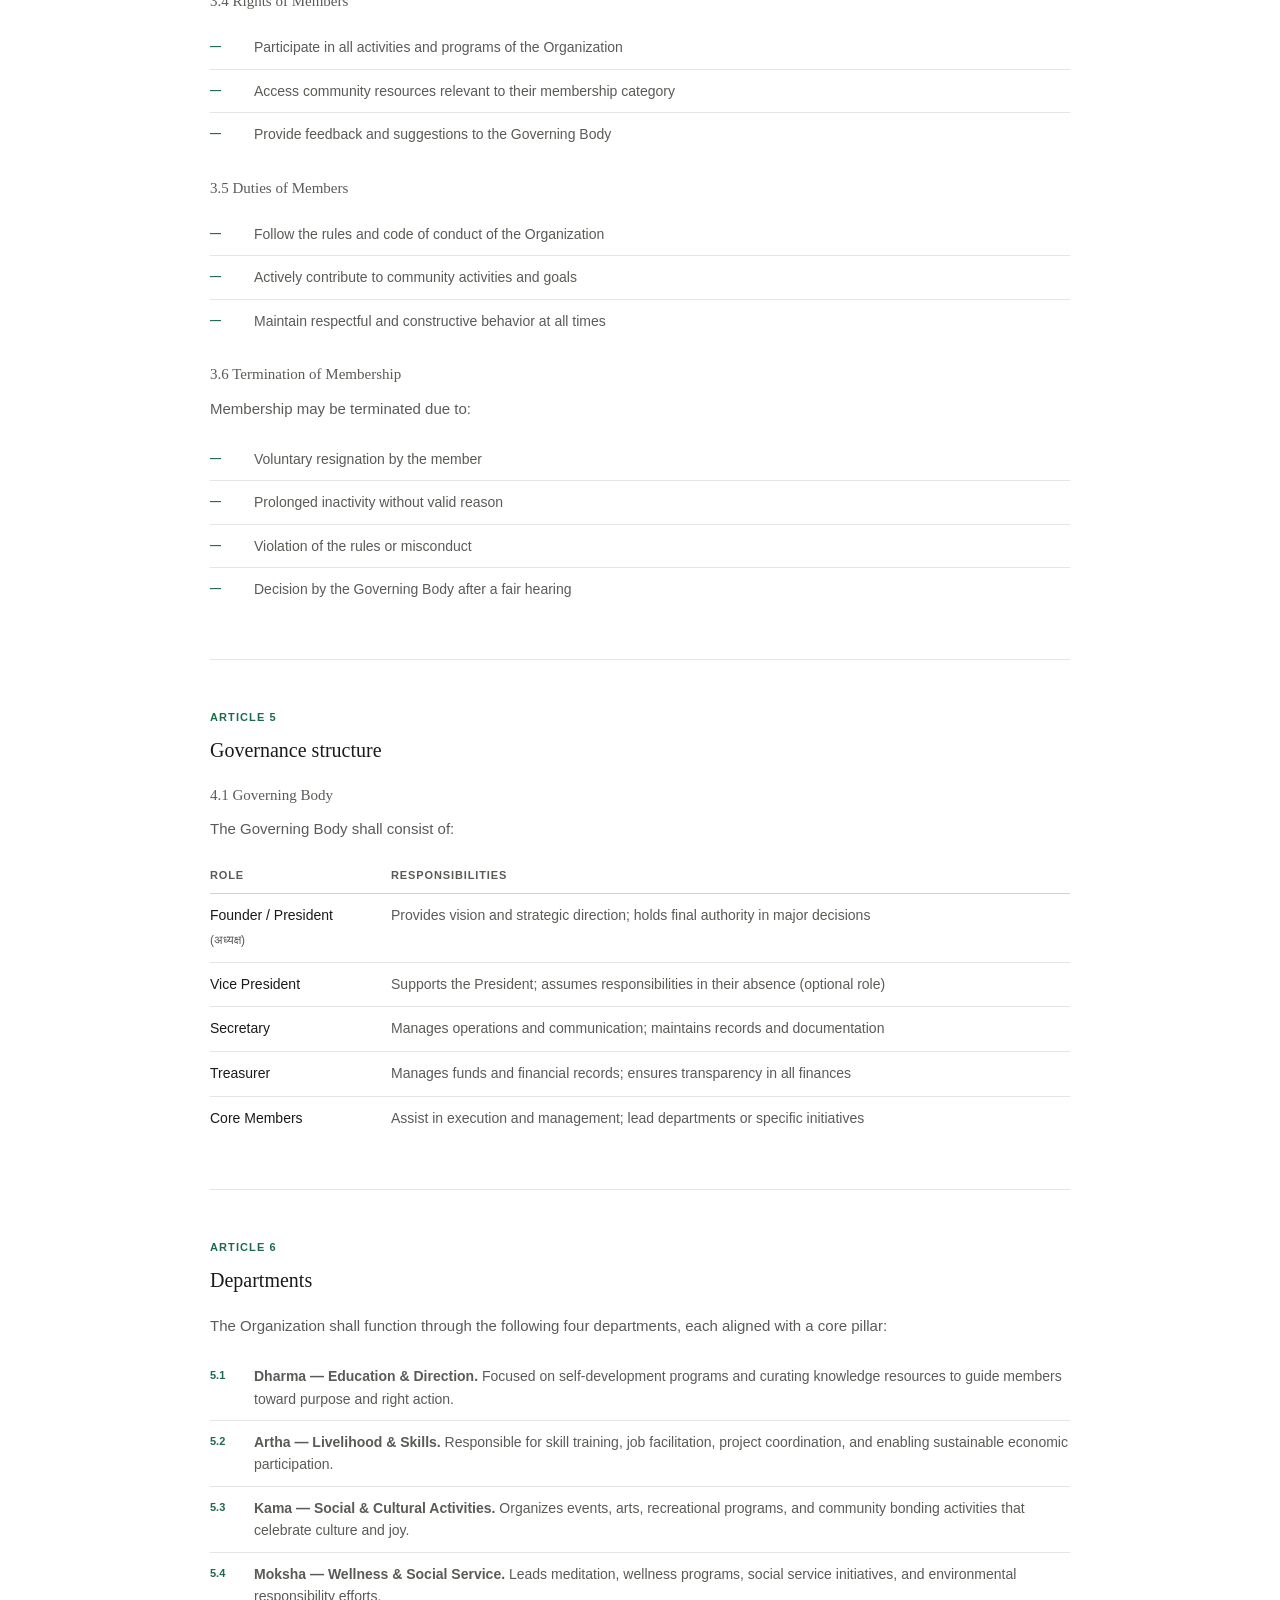
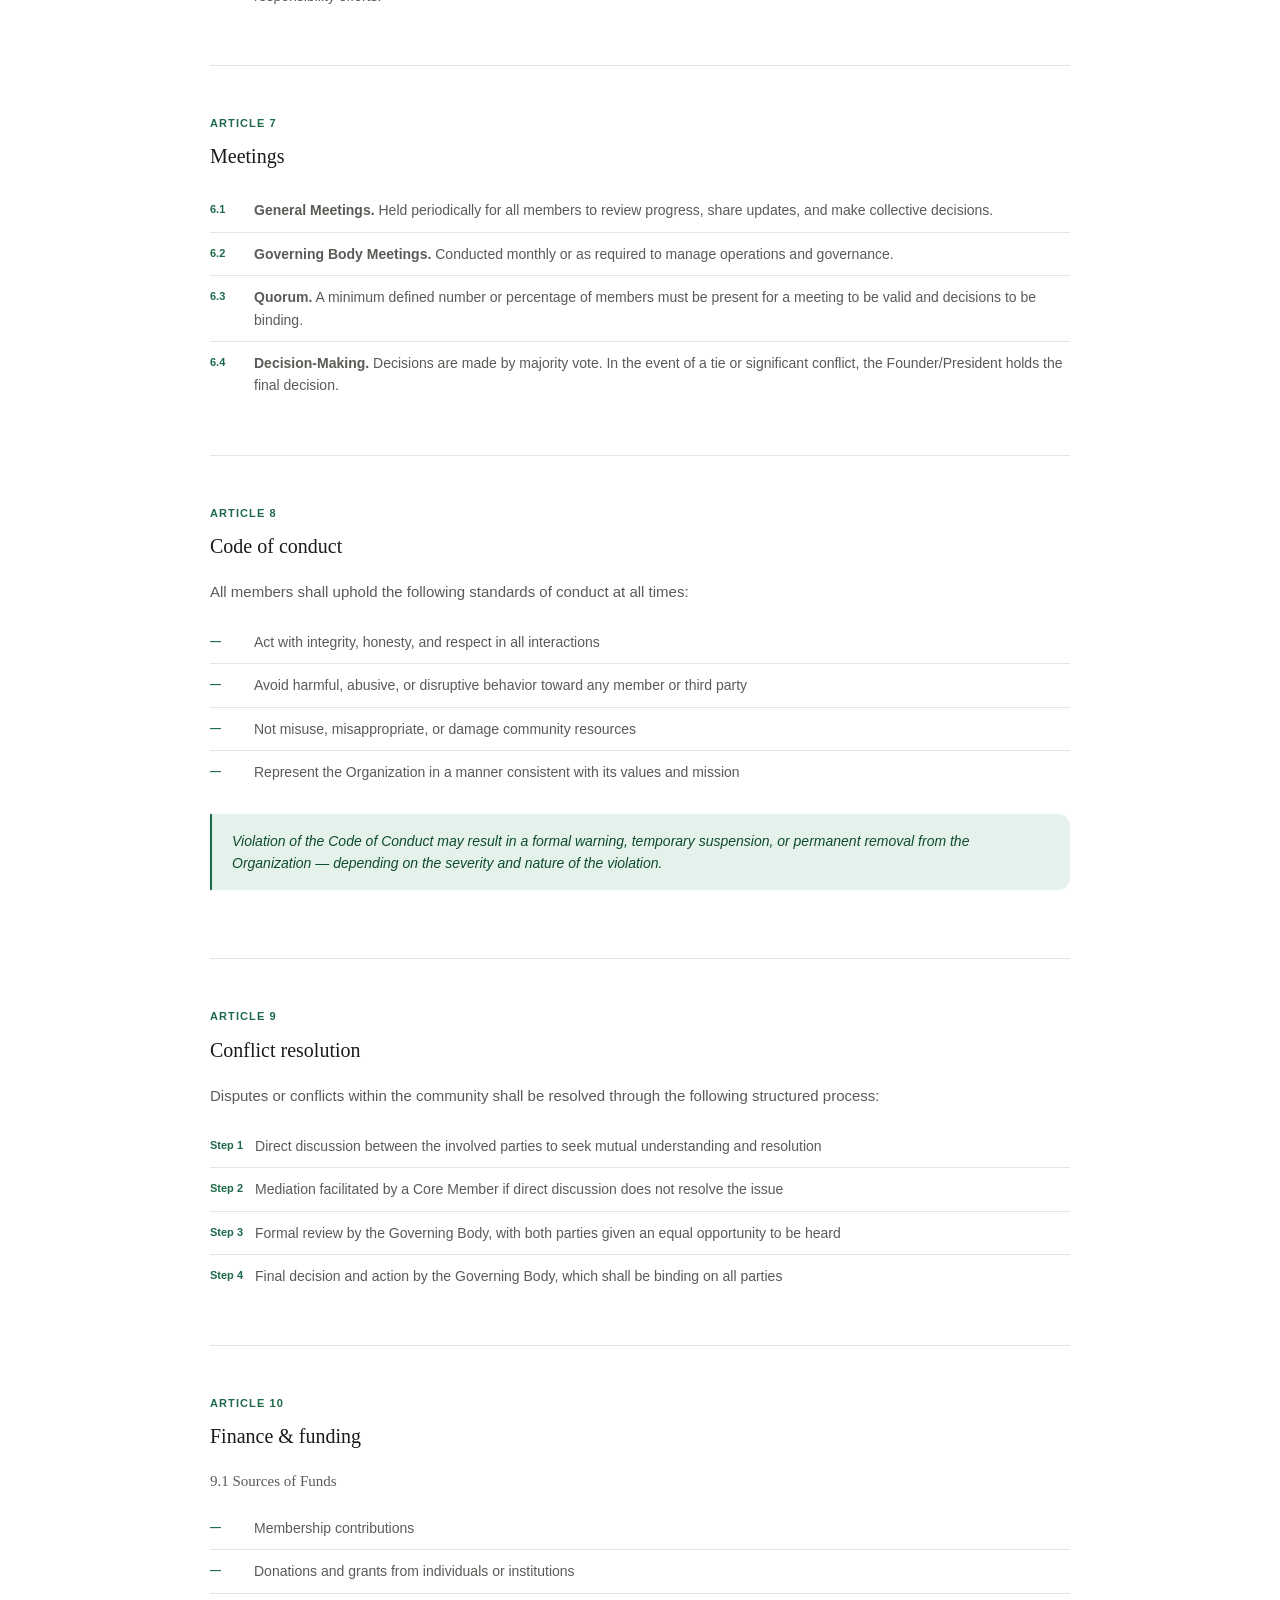
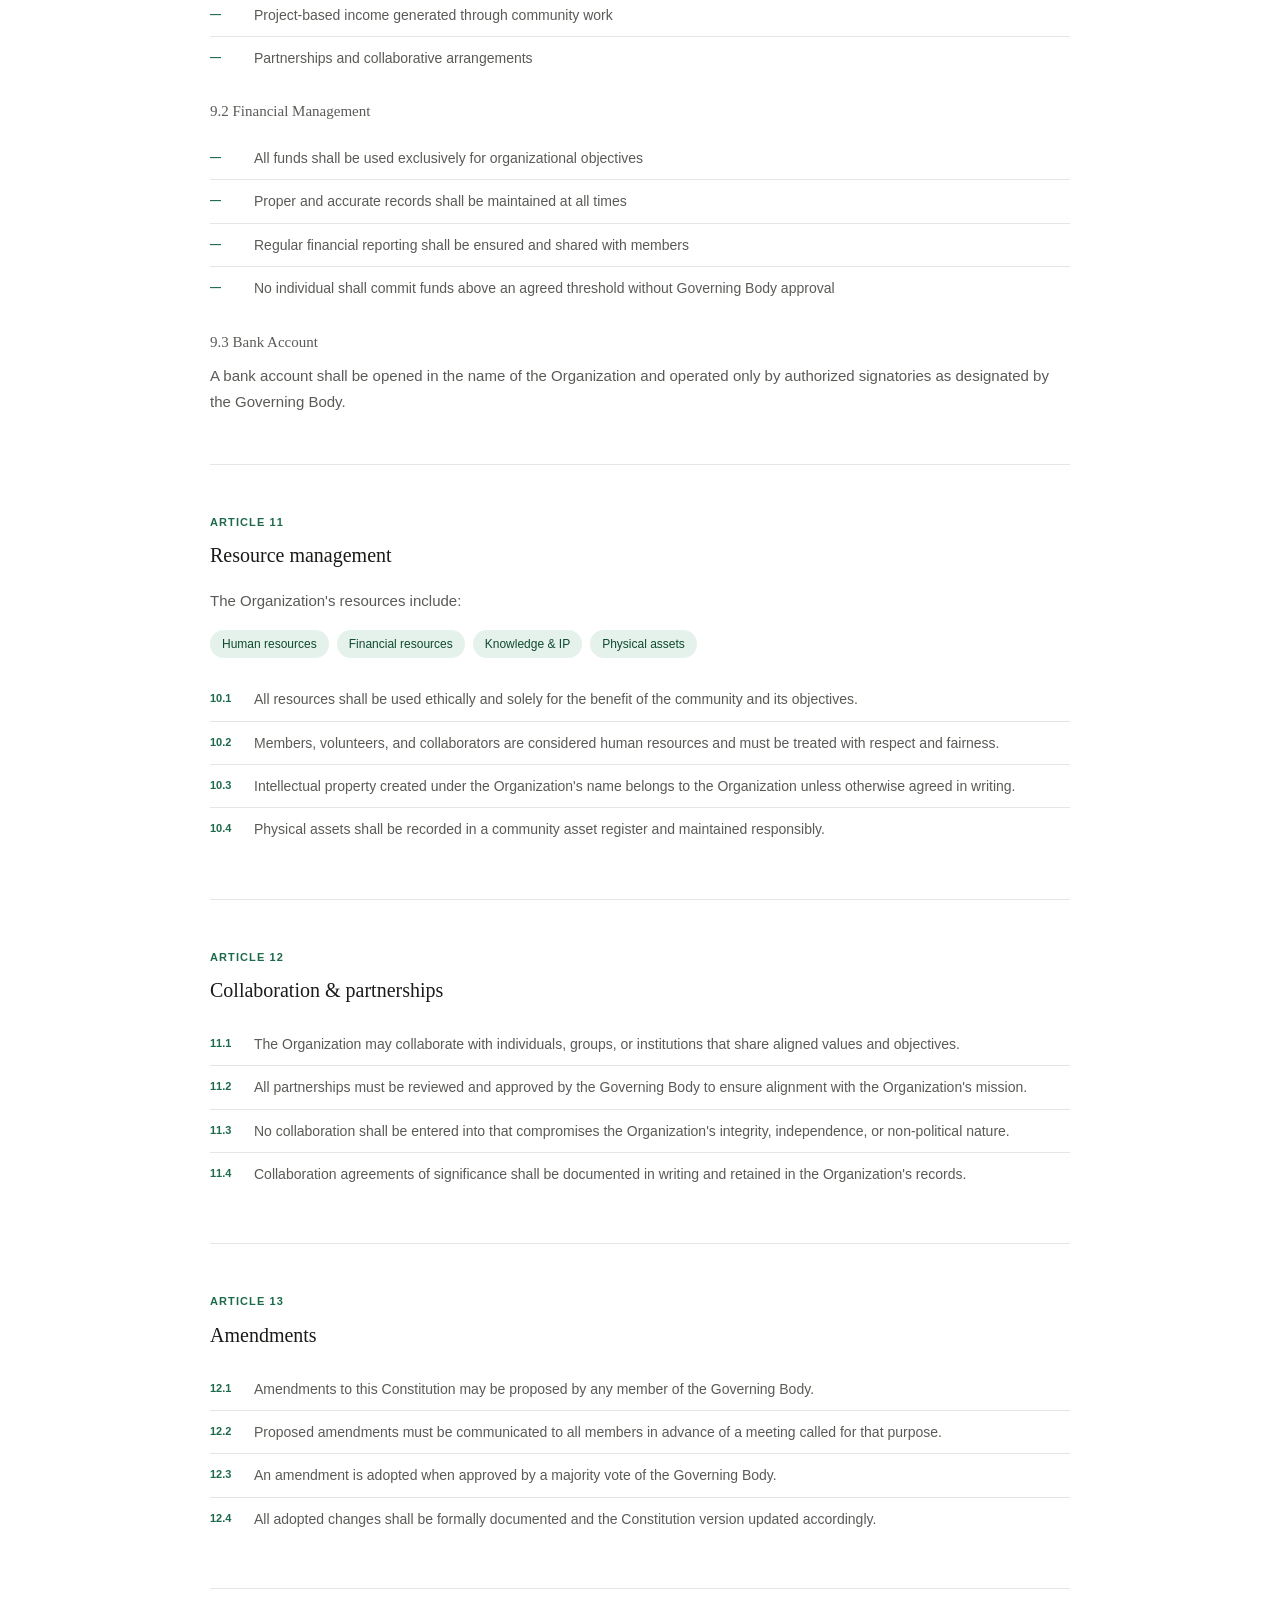
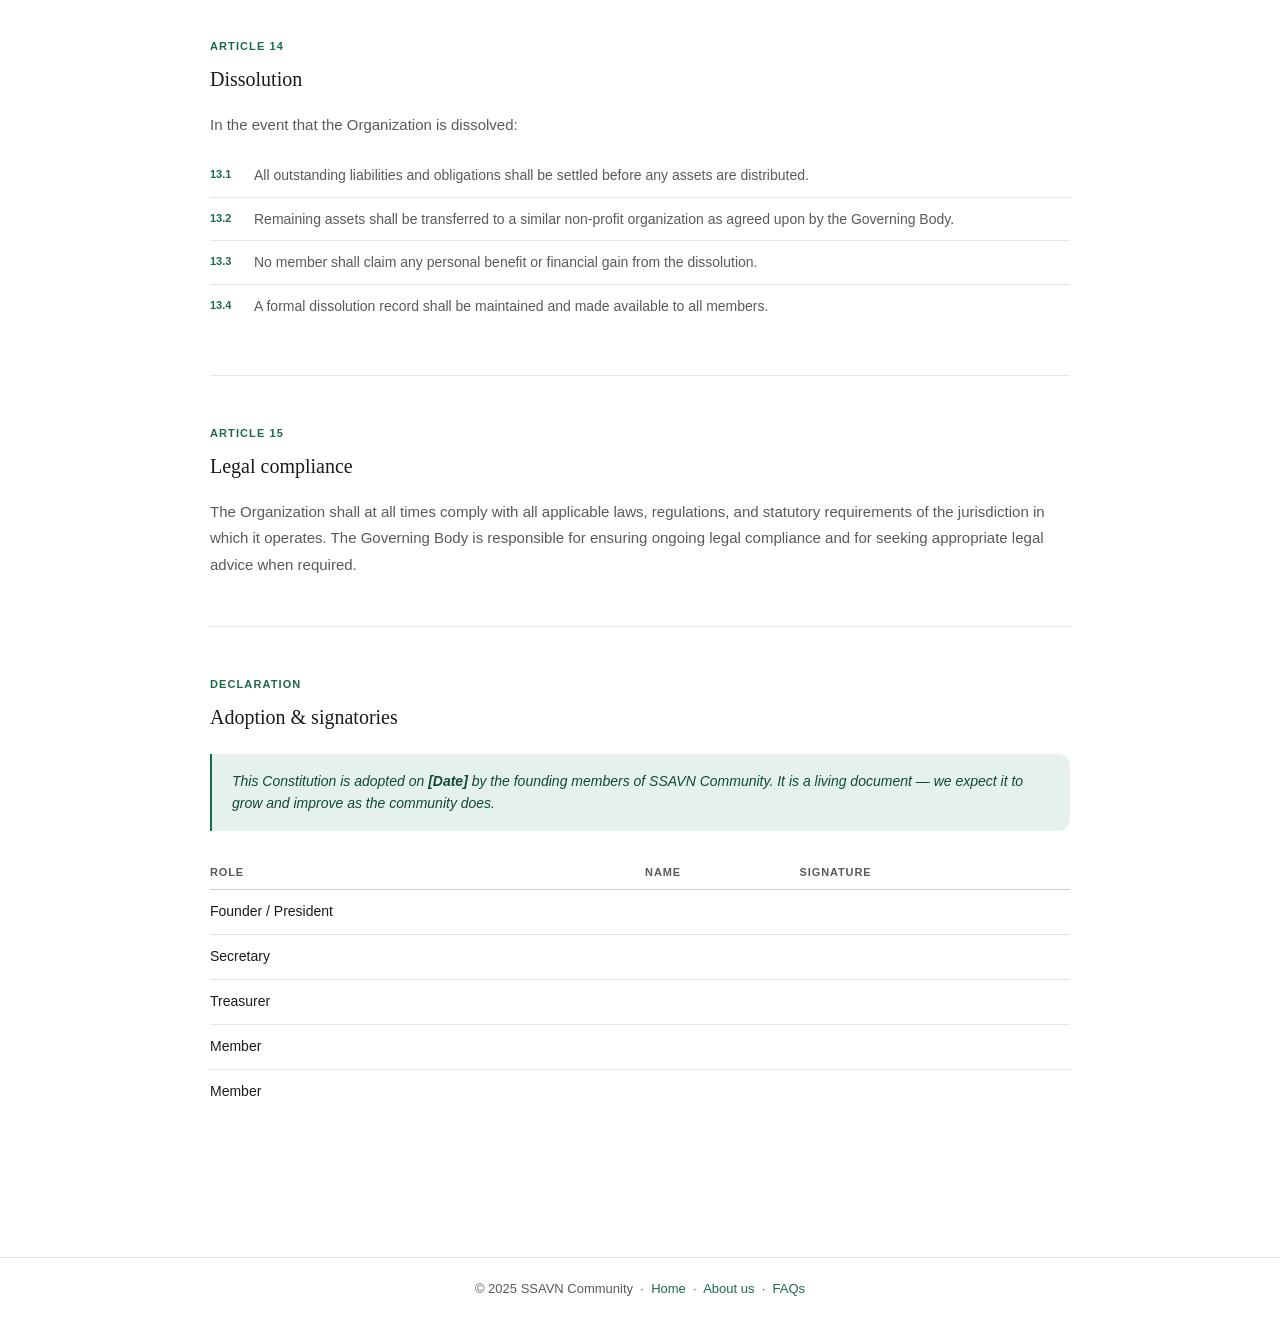
==== commit ebd97c87: "Update constitution.html" ====
--- a/constitution.html
+++ b/constitution.html
@@ -456,10 +456,10 @@
 
         <h3 style="font-family:var(--font-head);font-size:15px;font-weight:normal;color:var(--text-muted);margin-bottom:0.5rem;margin-top:1.25rem;">2.2 Mission</h3>
         <ul class="clause-list">
-          <li><span class="clause-num">—</span> To promote self-awareness and right direction (<em>Dharma</em>)</li>
-          <li><span class="clause-num">—</span> To enable sustainable livelihood and economic participation (<em>Artha</em>)</li>
-          <li><span class="clause-num">—</span> To foster healthy relationships and joyful living (<em>Kama</em>)</li>
-          <li><span class="clause-num">—</span> To encourage inner growth and service to society (<em>Moksha</em>)</li>
+          <li><span class="clause-num">—</span> To promote self-awareness and right direction (<em>Learn</em>)</li>
+          <li><span class="clause-num">—</span> To enable sustainable livelihood and economic participation (<em>Earn</em>)</li>
+          <li><span class="clause-num">—</span> To foster healthy relationships and joyful living (<em>Enjoy</em>)</li>
+          <li><span class="clause-num">—</span> To encourage inner growth and service to society (<em>Evolve</em>)</li>
         </ul>
 
         <h3 style="font-family:var(--font-head);font-size:15px;font-weight:normal;color:var(--text-muted);margin-bottom:0.5rem;margin-top:1.25rem;">2.3 Objectives</h3>
